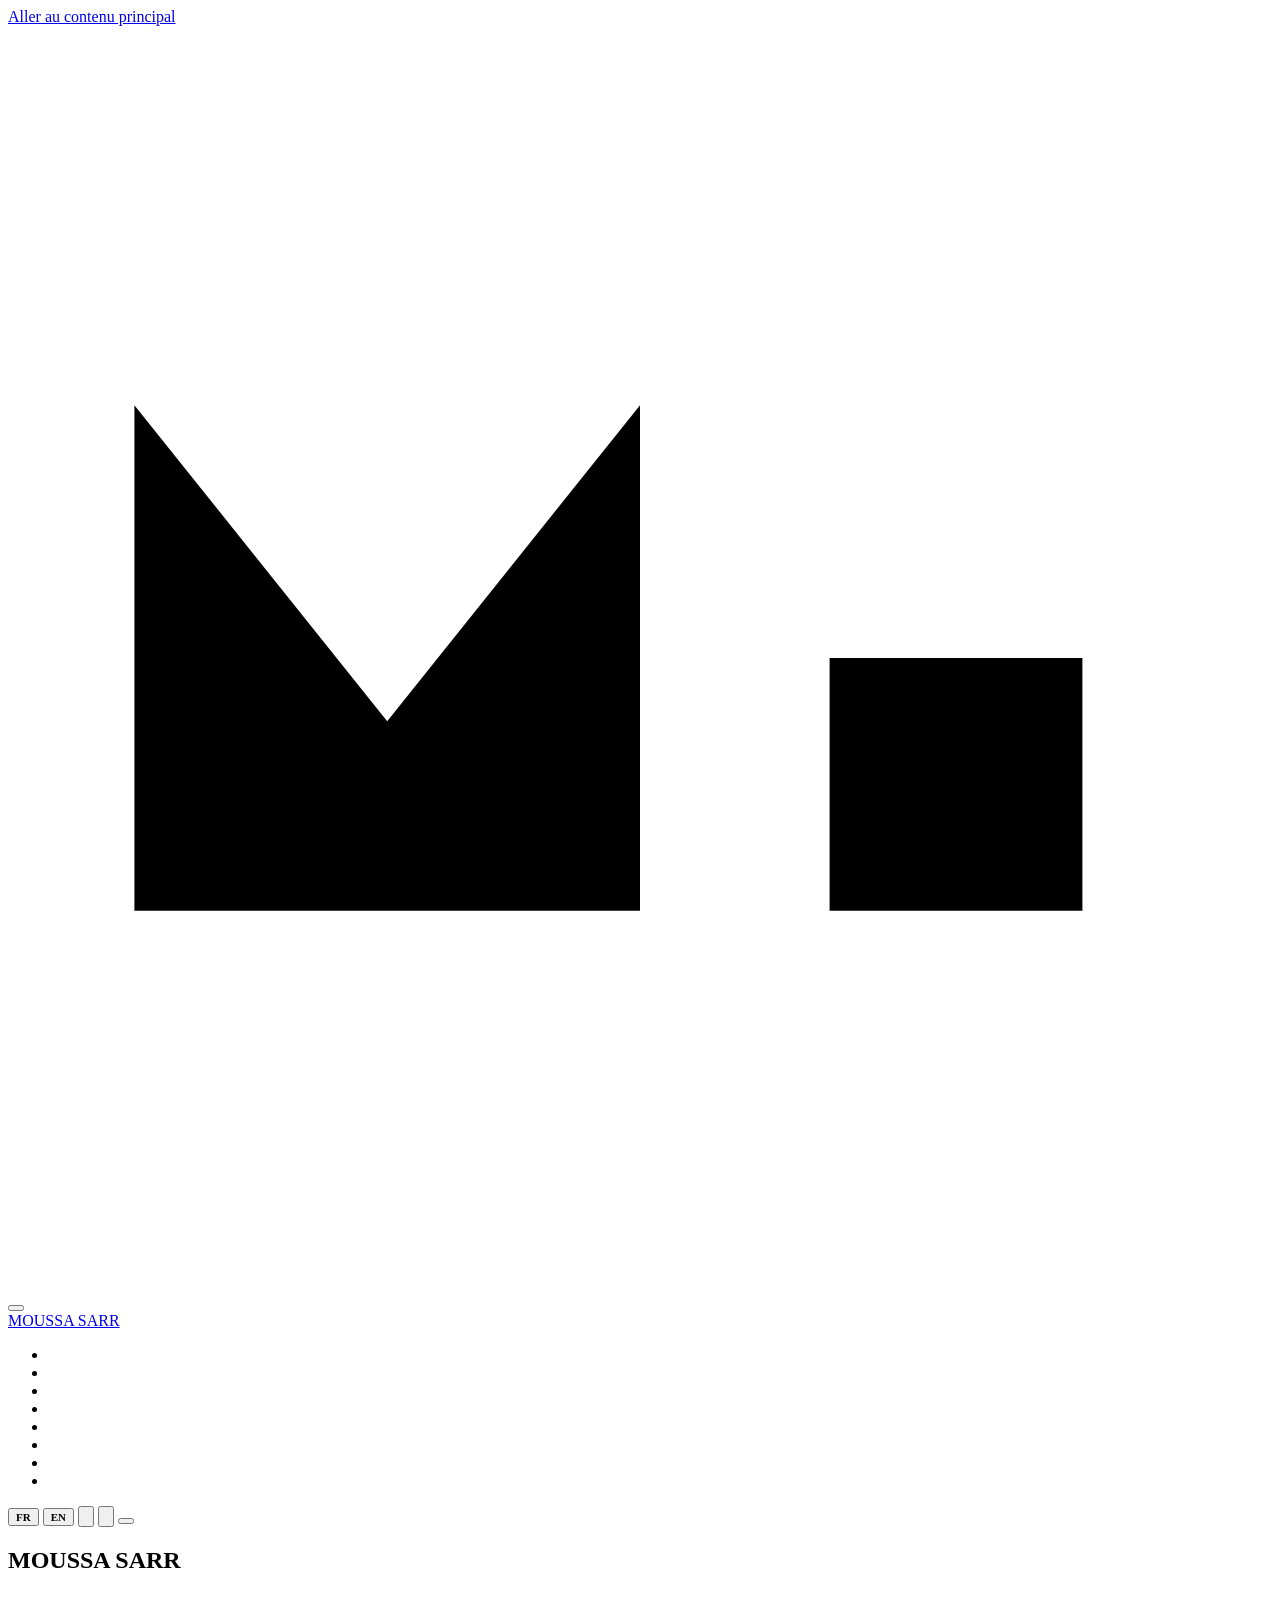
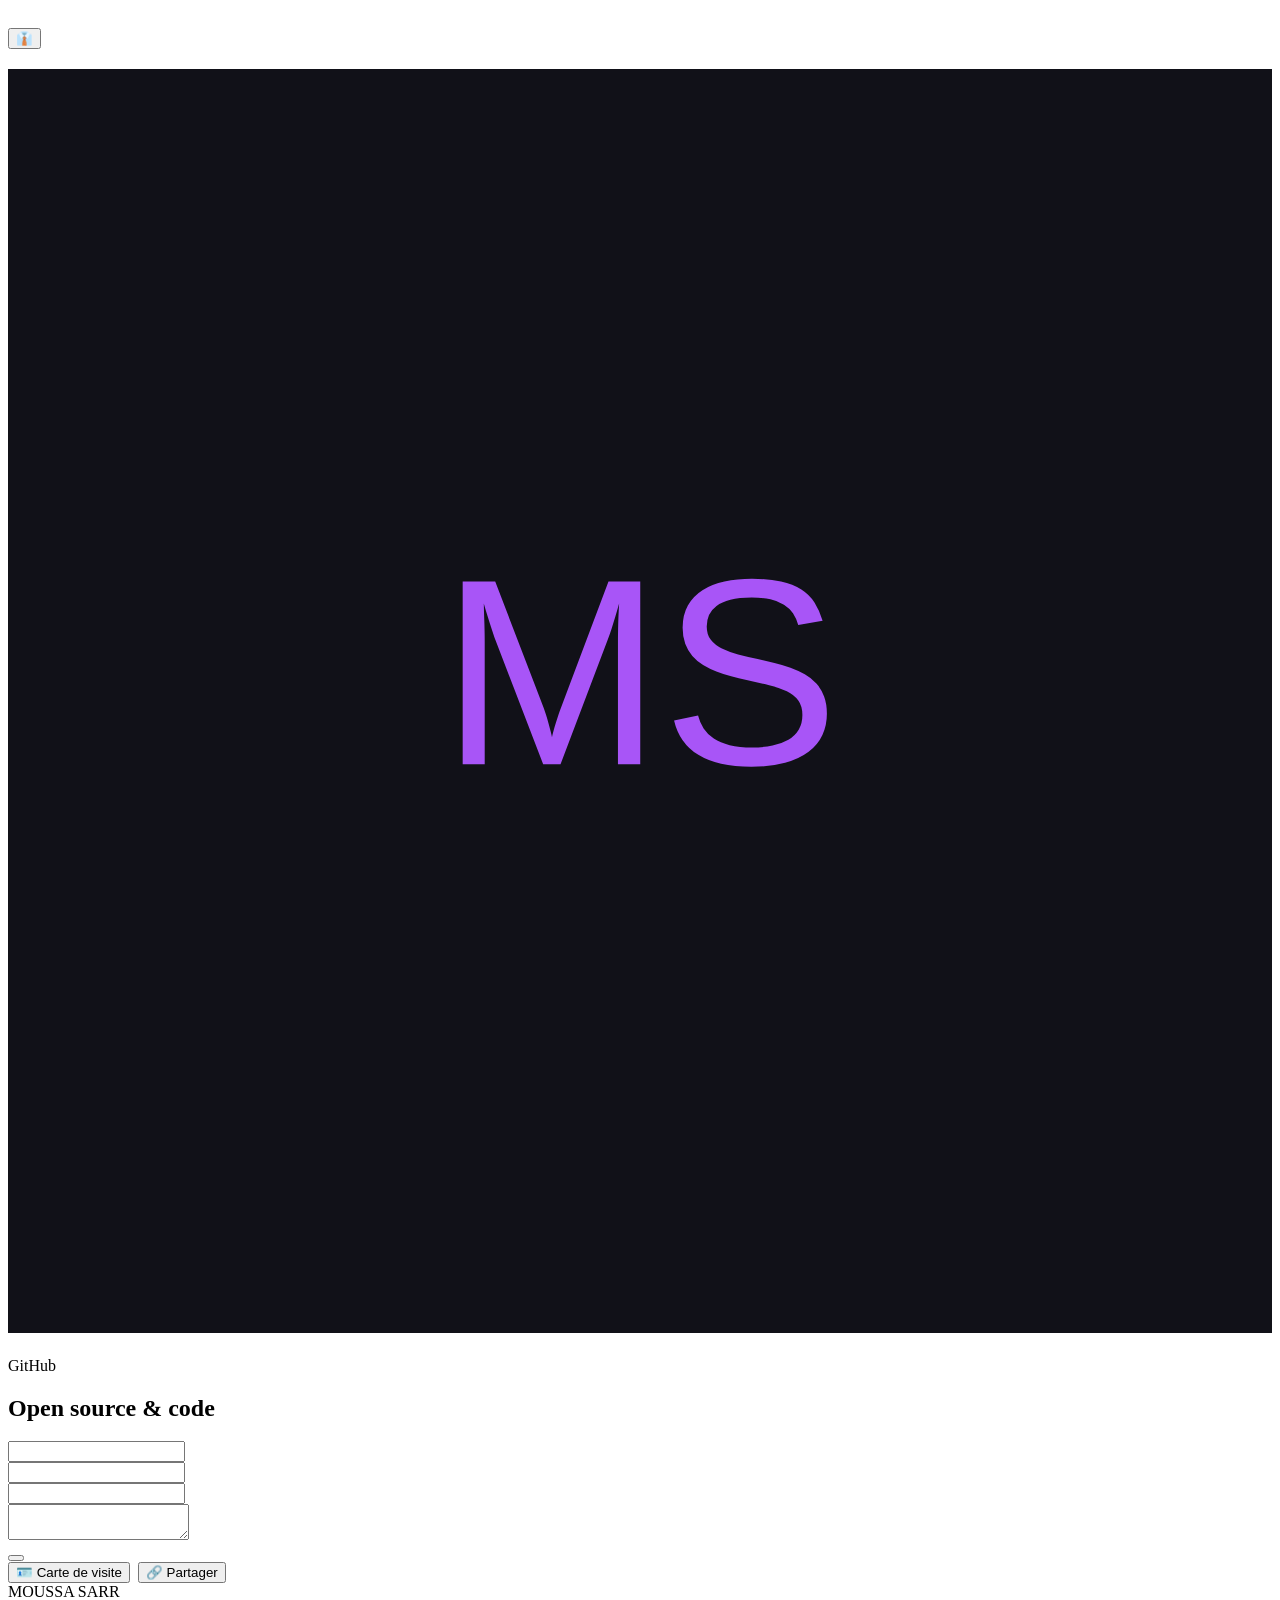
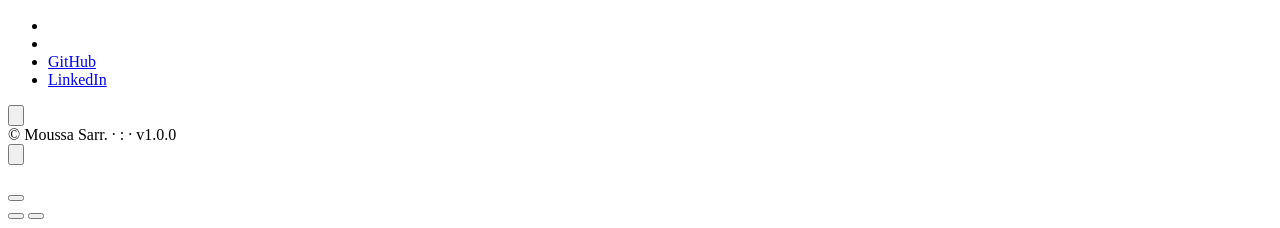
==== index.html @ a545eb10 "first_commit" ====
<!doctype html>
<html lang="fr">
<head>
<meta charset="UTF-8">
<meta name="viewport" content="width=device-width, initial-scale=1, viewport-fit=cover">
<title>Moussa Sarr — Administrateur Systèmes & Réseaux Senior | Futur DSI</title>
<meta name="description" content="Portfolio de Moussa Sarr, Administrateur Systèmes & Réseaux Senior spécialisé Cloud, Infrastructure et Cybersécurité. Casablanca, Maroc.">
<meta name="author" content="Moussa Sarr">
<link rel="canonical" href="https://moussasarr.github.io/">

<!-- Open Graph -->
<meta property="og:type" content="website">
<meta property="og:title" content="Moussa Sarr — Administrateur Systèmes & Réseaux Senior">
<meta property="og:description" content="Infrastructure • Cloud • Cybersecurity • Governance — Portfolio professionnel.">
<meta property="og:image" content="https://moussasarr.github.io/assets/og-cover.jpg">
<meta property="og:url" content="https://moussasarr.github.io/">
<meta property="og:locale" content="fr_FR">

<!-- Twitter Cards -->
<meta name="twitter:card" content="summary_large_image">
<meta name="twitter:title" content="Moussa Sarr — Administrateur Systèmes & Réseaux Senior">
<meta name="twitter:description" content="Infrastructure • Cloud • Cybersecurity • Governance — Portfolio professionnel.">
<meta name="twitter:image" content="https://moussasarr.github.io/assets/og-cover.jpg">

<meta name="theme-color" content="#0A0A0F">
<link rel="icon" href="favicon.svg" type="image/svg+xml">
<link rel="manifest" href="manifest.webmanifest">

<link rel="preconnect" href="https://fonts.googleapis.com">
<link rel="preconnect" href="https://fonts.gstatic.com" crossorigin>
<link href="https://fonts.googleapis.com/css2?family=Syne:wght@600;700;800&family=DM+Sans:ital,wght@0,400;0,500;0,600;0,700;1,400&family=JetBrains+Mono:wght@400;500&display=swap" rel="stylesheet">

<link rel="stylesheet" href="css/style.css">

<!-- JSON-LD: Person / Occupation -->
<script type="application/ld+json">
{
  "@context": "https://schema.org",
  "@type": "Person",
  "name": "Moussa Sarr",
  "url": "https://moussasarr.github.io/",
  "jobTitle": "Senior Systems & Network Administrator",
  "description": "Administrateur Systèmes & Réseaux Senior spécialisé Cloud, Infrastructure et Cybersécurité, en évolution vers un rôle de Directeur des Systèmes d'Information.",
  "address": { "@type": "PostalAddress", "addressLocality": "Casablanca", "addressCountry": "MA" },
  "sameAs": [
    "https://github.com/moussasarr",
    "https://www.linkedin.com/in/moussasarr"
  ],
  "knowsAbout": ["Windows Server", "Active Directory", "Microsoft Azure", "Microsoft 365", "Cybersecurity", "Zero Trust", "ITIL", "Network Architecture", "Cloud Computing"],
  "hasOccupation": {
    "@type": "Occupation",
    "name": "Senior Systems & Network Administrator",
    "occupationLocation": { "@type": "City", "name": "Casablanca" },
    "skills": "Infrastructure, Cloud, Cybersecurity, Governance"
  }
}
</script>
</head>
<body>
<a href="#main" class="skip-link">Aller au contenu principal</a>

<!-- ===================== LOADER ===================== -->
<div id="loader" aria-hidden="true">
  <svg viewBox="0 0 100 100" xmlns="http://www.w3.org/2000/svg">
    <path class="ms-path" d="M10 70 L10 30 L30 55 L50 30 L50 70 M65 30 H85 M65 30 V50 H85 V70 H65" />
  </svg>
</div>

<!-- ===================== RECRUITER BANNER ===================== -->
<div id="recruiter-banner" role="status">
  <span data-i18n="recruiterMode.bannerText"></span>
  <button id="recruiter-exit" data-i18n="recruiterMode.exit"></button>
</div>

<!-- ===================== NAVIGATION ===================== -->
<header id="nav">
  <div class="container nav-row">
    <a href="#hero" class="logo" aria-label="Moussa Sarr — accueil"><span class="dot"></span>MOUSSA SARR</a>

    <nav aria-label="Navigation principale">
      <ul id="nav-links" class="nav-links">
        <li><a href="#about" data-i18n="nav.about"></a></li>
        <li><a href="#timeline" data-i18n="nav.experience"></a></li>
        <li><a href="#skills" data-i18n="nav.skills"></a></li>
        <li><a href="#architecture" data-i18n="nav.architecture"></a></li>
        <li><a href="#projects" data-i18n="nav.projects"></a></li>
        <li><a href="#certifications" data-i18n="nav.certifications"></a></li>
        <li><a href="#blog" data-i18n="nav.blog"></a></li>
        <li><a href="#contact" data-i18n="nav.contact"></a></li>
      </ul>
    </nav>

    <div class="nav-actions">
      <button class="lang-btn icon-btn" data-lang="fr" aria-label="Français" style="font-family:var(--font-mono);font-size:11px;font-weight:700">FR</button>
      <button class="lang-btn icon-btn" data-lang="en" aria-label="English" style="font-family:var(--font-mono);font-size:11px;font-weight:700">EN</button>
      <button id="theme-toggle" class="icon-btn" aria-label="Changer de thème">
        <svg id="icon-moon" viewBox="0 0 24 24" fill="none" stroke="currentColor" stroke-width="1.6"><path d="M21 12.5A8.5 8.5 0 1111.5 3a7 7 0 009.5 9.5z"/></svg>
        <svg id="icon-sun" viewBox="0 0 24 24" fill="none" stroke="currentColor" stroke-width="1.6" style="display:none"><circle cx="12" cy="12" r="4"/><path d="M12 2v2M12 20v2M2 12h2M20 12h2M4.9 4.9l1.4 1.4M17.7 17.7l1.4 1.4M4.9 19.1l1.4-1.4M17.7 6.3l1.4-1.4"/></svg>
      </button>
      <button class="icon-btn open-share" aria-label="Partager">
        <svg viewBox="0 0 24 24" fill="none" stroke="currentColor" stroke-width="1.6"><circle cx="18" cy="5" r="3"/><circle cx="6" cy="12" r="3"/><circle cx="18" cy="19" r="3"/><path d="M8.6 10.5l6.8-3.9M8.6 13.5l6.8 3.9"/></svg>
      </button>
      <a href="cv.pdf" class="btn btn-ghost cv-download" data-i18n="nav.cv"></a>
      <button class="hamburger" id="hamburger" aria-label="Menu" aria-expanded="false"><span></span><span></span><span></span></button>
    </div>
  </div>
</header>

<main id="main">

  <!-- ===================== HERO ===================== -->
  <section id="hero">
    <div class="ambient-glow" aria-hidden="true"></div>
    <div class="hero-grid" aria-hidden="true"></div>
    <div class="container hero-inner">
      <div class="hero-kicker"><span class="pulse"></span><span data-i18n="hero.kicker"></span></div>
      <h1 class="hero-name">MOUSSA <span class="accent-text">SARR</span></h1>
      <div class="hero-role"><span id="hero-role-text"></span><span class="cursor">&nbsp;</span></div>
      <p class="hero-tagline" data-i18n="hero.tagline"></p>
      <div class="hero-cta">
        <a href="cv.pdf" class="btn btn-primary cv-download"><span data-i18n="hero.ctaPrimary"></span></a>
        <a href="#contact" class="btn btn-ghost"><span data-i18n="hero.ctaSecondary"></span></a>
        <button class="btn btn-recruiter recruiter-toggle">👔 <span data-i18n="nav.recruiter"></span></button>
      </div>
    </div>
    <div class="scroll-indicator"><span data-i18n="hero.scroll"></span><span class="line"></span></div>
  </section>

  <!-- ===================== KPI ===================== -->
  <section id="kpi" aria-labelledby="kpi-title">
    <div class="container">
      <h2 id="kpi-title" class="sr-only" data-i18n="kpi.title"></h2>
      <div id="kpi-grid" class="kpi-grid"></div>
    </div>
  </section>

  <!-- ===================== ABOUT ===================== -->
  <section id="about">
    <div class="container about-layout">
      <div class="about-photo-wrap reveal">
        <div class="about-photo-ring" aria-hidden="true"></div>
        <img class="about-photo" src="assets/photo.jpg" alt="Photo de portrait de Moussa Sarr" loading="lazy"
             onerror="this.src='data:image/svg+xml;utf8,<svg xmlns=%22http://www.w3.org/2000/svg%22 viewBox=%220 0 200 200%22><rect width=%22200%22 height=%22200%22 fill=%22%23111118%22/><text x=%2250%25%22 y=%2255%25%22 fill=%22%23A855F7%22 font-size=%2242%22 font-family=%22sans-serif%22 text-anchor=%22middle%22>MS</text></svg>'">
      </div>
      <div class="about-text reveal">
        <div class="eyebrow" data-i18n="about.eyebrow"></div>
        <h2 data-i18n="about.title"></h2>
        <p style="margin-top:var(--space-3)" data-i18n="about.p1"></p>
        <p data-i18n="about.p2"></p>
        <p data-i18n="about.p3"></p>
        <div id="about-pillars" class="about-pillars"></div>
      </div>
    </div>
  </section>

  <!-- ===================== VISION ===================== -->
  <section id="vision">
    <div class="container">
      <div class="section-head reveal">
        <div class="eyebrow" data-i18n="vision.eyebrow"></div>
        <h2 data-i18n="vision.title"></h2>
        <p data-i18n="vision.p"></p>
      </div>
      <div id="vision-grid" class="grid-4"></div>
    </div>
  </section>

  <!-- ===================== VALUES ===================== -->
  <section id="values">
    <div class="container">
      <div class="section-head reveal">
        <div class="eyebrow" data-i18n="values.eyebrow"></div>
        <h2 data-i18n="values.title"></h2>
      </div>
      <div id="values-grid" class="grid-4"></div>
    </div>
  </section>

  <!-- ===================== TIMELINE ===================== -->
  <section id="timeline">
    <div class="container">
      <div class="section-head reveal">
        <div class="eyebrow" data-i18n="timeline.eyebrow"></div>
        <h2 data-i18n="timeline.title"></h2>
      </div>
      <div id="timeline" class="timeline"></div>
    </div>
  </section>

  <!-- ===================== REALISATIONS ===================== -->
  <section id="impact" class="decor">
    <div class="container">
      <div class="section-head reveal">
        <div class="eyebrow" data-i18n="impact.eyebrow"></div>
        <h2 data-i18n="impact.title"></h2>
      </div>
      <div id="impact-list"></div>
    </div>
  </section>

  <!-- ===================== SKILLS ===================== -->
  <section id="skills">
    <div class="container">
      <div class="section-head reveal">
        <div class="eyebrow" data-i18n="skills.eyebrow"></div>
        <h2 data-i18n="skills.title"></h2>
      </div>
      <div id="skill-tabs" class="skill-cat-tabs" role="tablist"></div>
      <div id="skill-panels"></div>
    </div>
  </section>

  <!-- ===================== ARCHITECTURE SI ===================== -->
  <section id="architecture">
    <div class="container">
      <div class="section-head reveal">
        <div class="eyebrow" data-i18n="architecture.eyebrow"></div>
        <h2 data-i18n="architecture.title"></h2>
        <p data-i18n="architecture.p"></p>
      </div>
      <div class="arch-wrap">
        <div class="arch-diagram reveal">
          <div id="arch-chain" class="arch-chain"></div>
        </div>
        <div id="arch-detail" class="arch-detail reveal"></div>
      </div>
    </div>
  </section>

  <!-- ===================== PROJECTS ===================== -->
  <section id="projects">
    <div class="container">
      <div class="section-head reveal">
        <div class="eyebrow" data-i18n="projects.eyebrow"></div>
        <h2 data-i18n="projects.title"></h2>
      </div>
      <div id="projects-grid" class="grid-3"></div>
    </div>
  </section>

  <!-- ===================== CERTIFICATIONS ===================== -->
  <section id="certifications">
    <div class="container">
      <div class="section-head reveal">
        <div class="eyebrow" data-i18n="certifications.eyebrow"></div>
        <h2 data-i18n="certifications.title"></h2>
      </div>
      <div id="cert-cols" class="cert-cols"></div>
    </div>
  </section>

  <!-- ===================== ROADMAP CARRIERE ===================== -->
  <section id="roadmap">
    <div class="container">
      <div class="section-head reveal">
        <div class="eyebrow" data-i18n="roadmap.eyebrow"></div>
        <h2 data-i18n="roadmap.title"></h2>
      </div>
      <div id="roadmap-track" class="roadmap-track"></div>
    </div>
  </section>

  <!-- ===================== VEILLE TECHNOLOGIQUE ===================== -->
  <section id="veille" class="veille">
    <div class="container">
      <div class="section-head reveal">
        <div class="eyebrow" data-i18n="veille.eyebrow"></div>
        <h2 data-i18n="veille.title"></h2>
      </div>
      <div id="veille-cloud" class="veille-cloud"></div>
    </div>
  </section>

  <!-- ===================== GITHUB ===================== -->
  <section id="github" class="decor">
    <div class="container">
      <div class="section-head reveal">
        <div class="eyebrow">GitHub</div>
        <h2>Open source & code</h2>
      </div>
      <div id="github-stats" class="kpi-grid" style="grid-template-columns:repeat(auto-fit,minmax(150px,1fr))"></div>
    </div>
  </section>

  <!-- ===================== BLOG ===================== -->
  <section id="blog">
    <div class="container">
      <div class="section-head reveal">
        <div class="eyebrow" data-i18n="blog.eyebrow"></div>
        <h2 data-i18n="blog.title"></h2>
        <p data-i18n="blog.p"></p>
      </div>
      <div id="blog-grid" class="grid-3"></div>
    </div>
  </section>

  <!-- ===================== RESOURCES ===================== -->
  <section id="resources">
    <div class="container">
      <div class="section-head reveal">
        <div class="eyebrow" data-i18n="resources.eyebrow"></div>
        <h2 data-i18n="resources.title"></h2>
      </div>
      <div id="resources-list"></div>
    </div>
  </section>

  <!-- ===================== FAQ ===================== -->
  <section id="faq">
    <div class="container">
      <div class="section-head reveal">
        <div class="eyebrow" data-i18n="faq.eyebrow"></div>
        <h2 data-i18n="faq.title"></h2>
      </div>
      <div id="faq-list" style="max-width:760px"></div>
    </div>
  </section>

  <!-- ===================== CONTACT ===================== -->
  <section id="contact">
    <div class="container">
      <div class="section-head reveal">
        <div class="eyebrow" data-i18n="contact.eyebrow"></div>
        <h2 data-i18n="contact.title"></h2>
        <p data-i18n="contact.p"></p>
      </div>
      <div class="contact-layout">
        <form id="contact-form" class="reveal" novalidate>
          <div class="form-row">
            <label for="f-name" data-i18n="contact.form.name"></label>
            <input type="text" id="f-name" name="name" required autocomplete="name">
          </div>
          <div class="form-row">
            <label for="f-email" data-i18n="contact.form.email"></label>
            <input type="email" id="f-email" name="email" required autocomplete="email">
          </div>
          <div class="form-row">
            <label for="f-subject" data-i18n="contact.form.subject"></label>
            <input type="text" id="f-subject" name="subject" autocomplete="off">
          </div>
          <div class="form-row">
            <label for="f-message" data-i18n="contact.form.message"></label>
            <textarea id="f-message" name="message" required></textarea>
          </div>
          <button type="submit" class="btn btn-primary" data-i18n="contact.form.send"></button>
          <div id="form-status" class="form-status" role="status" aria-live="polite"></div>
        </form>
        <div class="reveal">
          <div id="contact-cards" class="contact-cards"></div>
          <div style="display:flex;gap:8px;margin-top:var(--space-3)">
            <button id="download-card-btn" class="btn btn-ghost btn-sm">🪪 Carte de visite</button>
            <button class="btn btn-ghost btn-sm open-share">🔗 Partager</button>
          </div>
        </div>
      </div>
    </div>
  </section>

</main>

<!-- ===================== FOOTER ===================== -->
<footer>
  <div class="container">
    <div class="footer-row">
      <div class="logo"><span class="dot"></span>MOUSSA SARR</div>
      <ul class="footer-links">
        <li><a href="#" data-i18n="footer.legal"></a></li>
        <li><a href="#" data-i18n="footer.privacy"></a></li>
        <li><a href="https://github.com/moussasarr" rel="noopener">GitHub</a></li>
        <li><a href="https://www.linkedin.com/in/moussasarr" rel="noopener">LinkedIn</a></li>
      </ul>
      <button class="icon-btn back-to-top" aria-label="Retour en haut" onclick="window.scrollTo({top:0,behavior:'smooth'})">
        <svg viewBox="0 0 24 24" fill="none" stroke="currentColor" stroke-width="1.6"><path d="M12 19V5M5 12l7-7 7 7"/></svg>
      </button>
    </div>
    <div class="footer-meta">
      © <span id="footer-year"></span> Moussa Sarr. <span data-i18n="footer.rights"></span>
      · <span data-i18n="footer.lastUpdate"></span>: <span id="footer-update"></span> · v1.0.0
    </div>
  </div>
</footer>

<!-- ===================== SHARE / QR MODAL ===================== -->
<div id="share-modal" class="modal-overlay" role="dialog" aria-modal="true" aria-labelledby="share-modal-title">
  <div class="modal-box">
    <button class="icon-btn modal-close" aria-label="Fermer"><svg viewBox="0 0 24 24" fill="none" stroke="currentColor" stroke-width="1.6"><path d="M6 6l12 12M18 6L6 18"/></svg></button>
    <h3 id="share-modal-title" data-i18n="modal.shareTitle"></h3>
    <div id="qr-canvas-wrap"></div>
    <div class="share-url-box">
      <span id="share-url-text"></span>
      <button id="copy-link-btn" class="btn btn-ghost btn-sm" data-i18n="modal.copyLink"></button>
    </div>
    <div class="modal-actions">
      <button id="download-qr-btn" class="btn btn-ghost btn-sm" data-i18n="modal.downloadQr"></button>
      <button id="native-share-btn" class="btn btn-primary btn-sm" data-i18n="modal.share"></button>
    </div>
  </div>
</div>

<script src="js/i18n.js"></script>
<script src="js/main.js"></script>
</body>
</html>
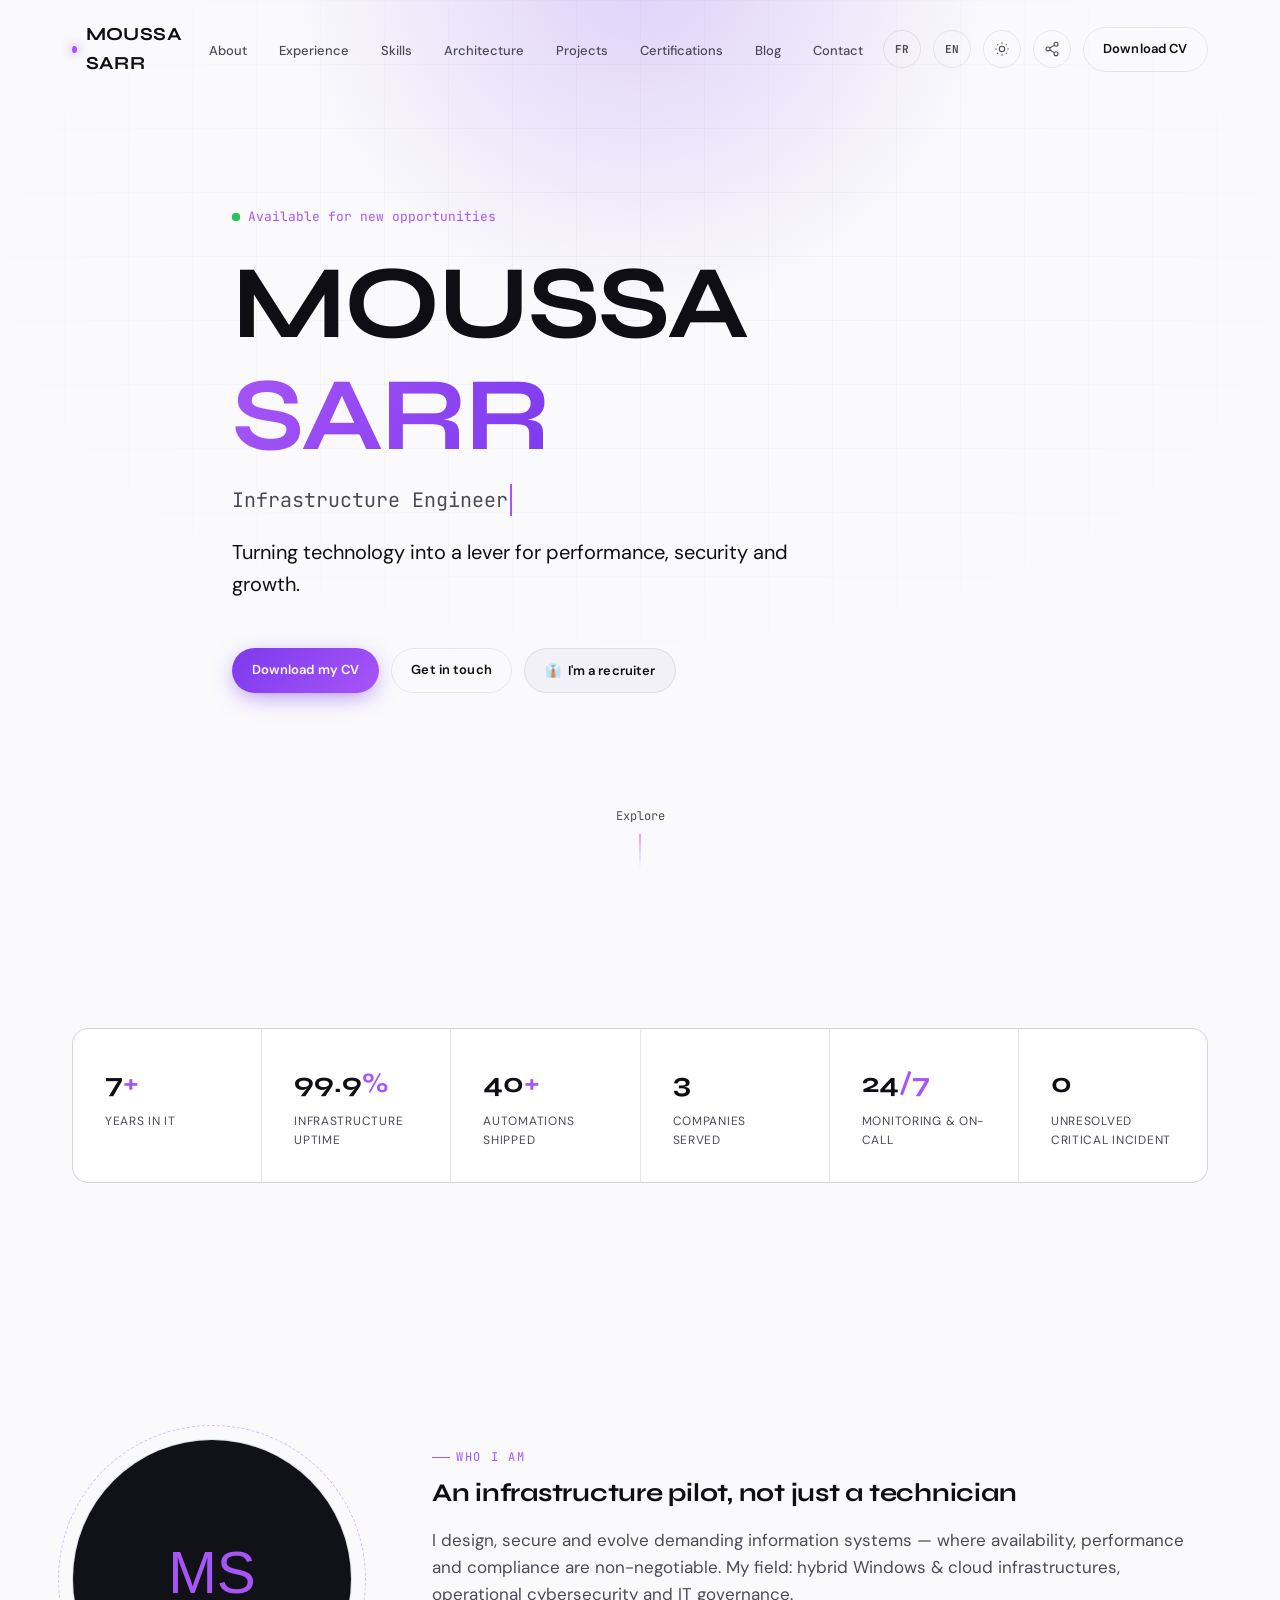
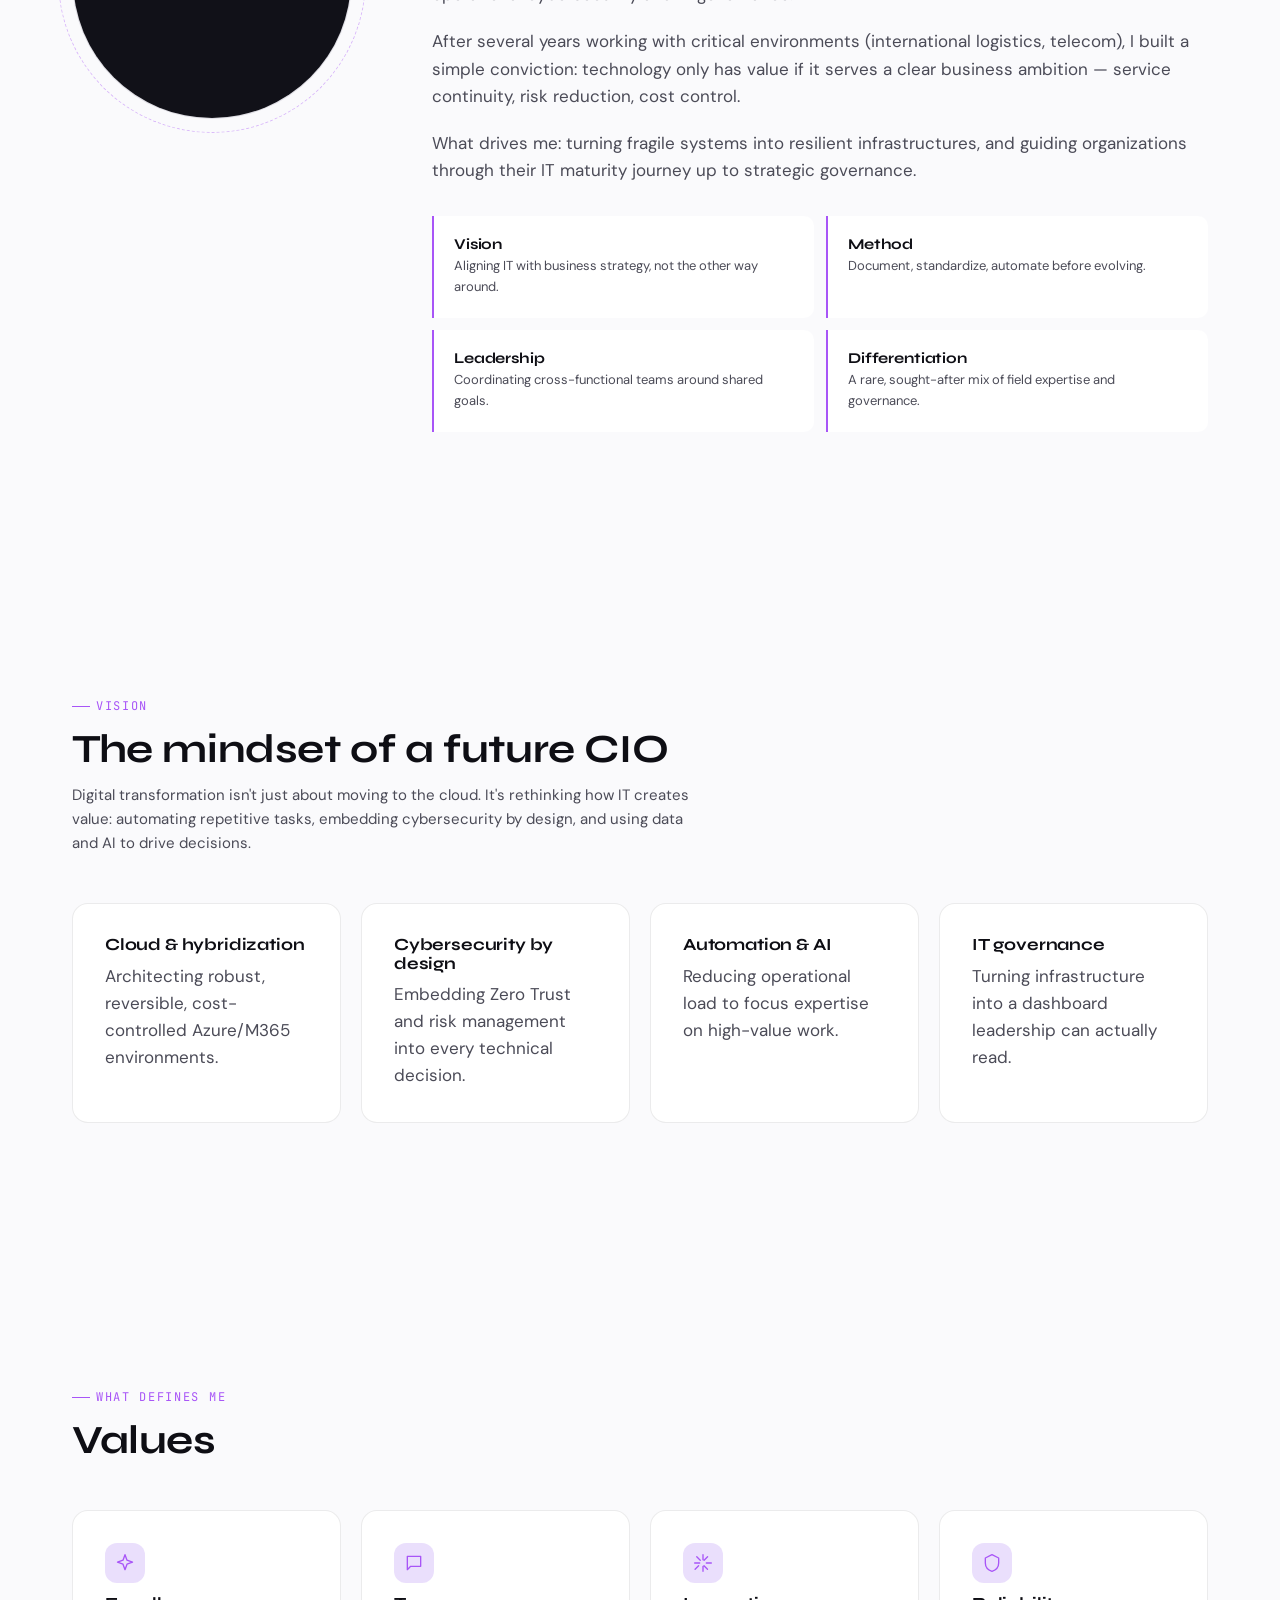
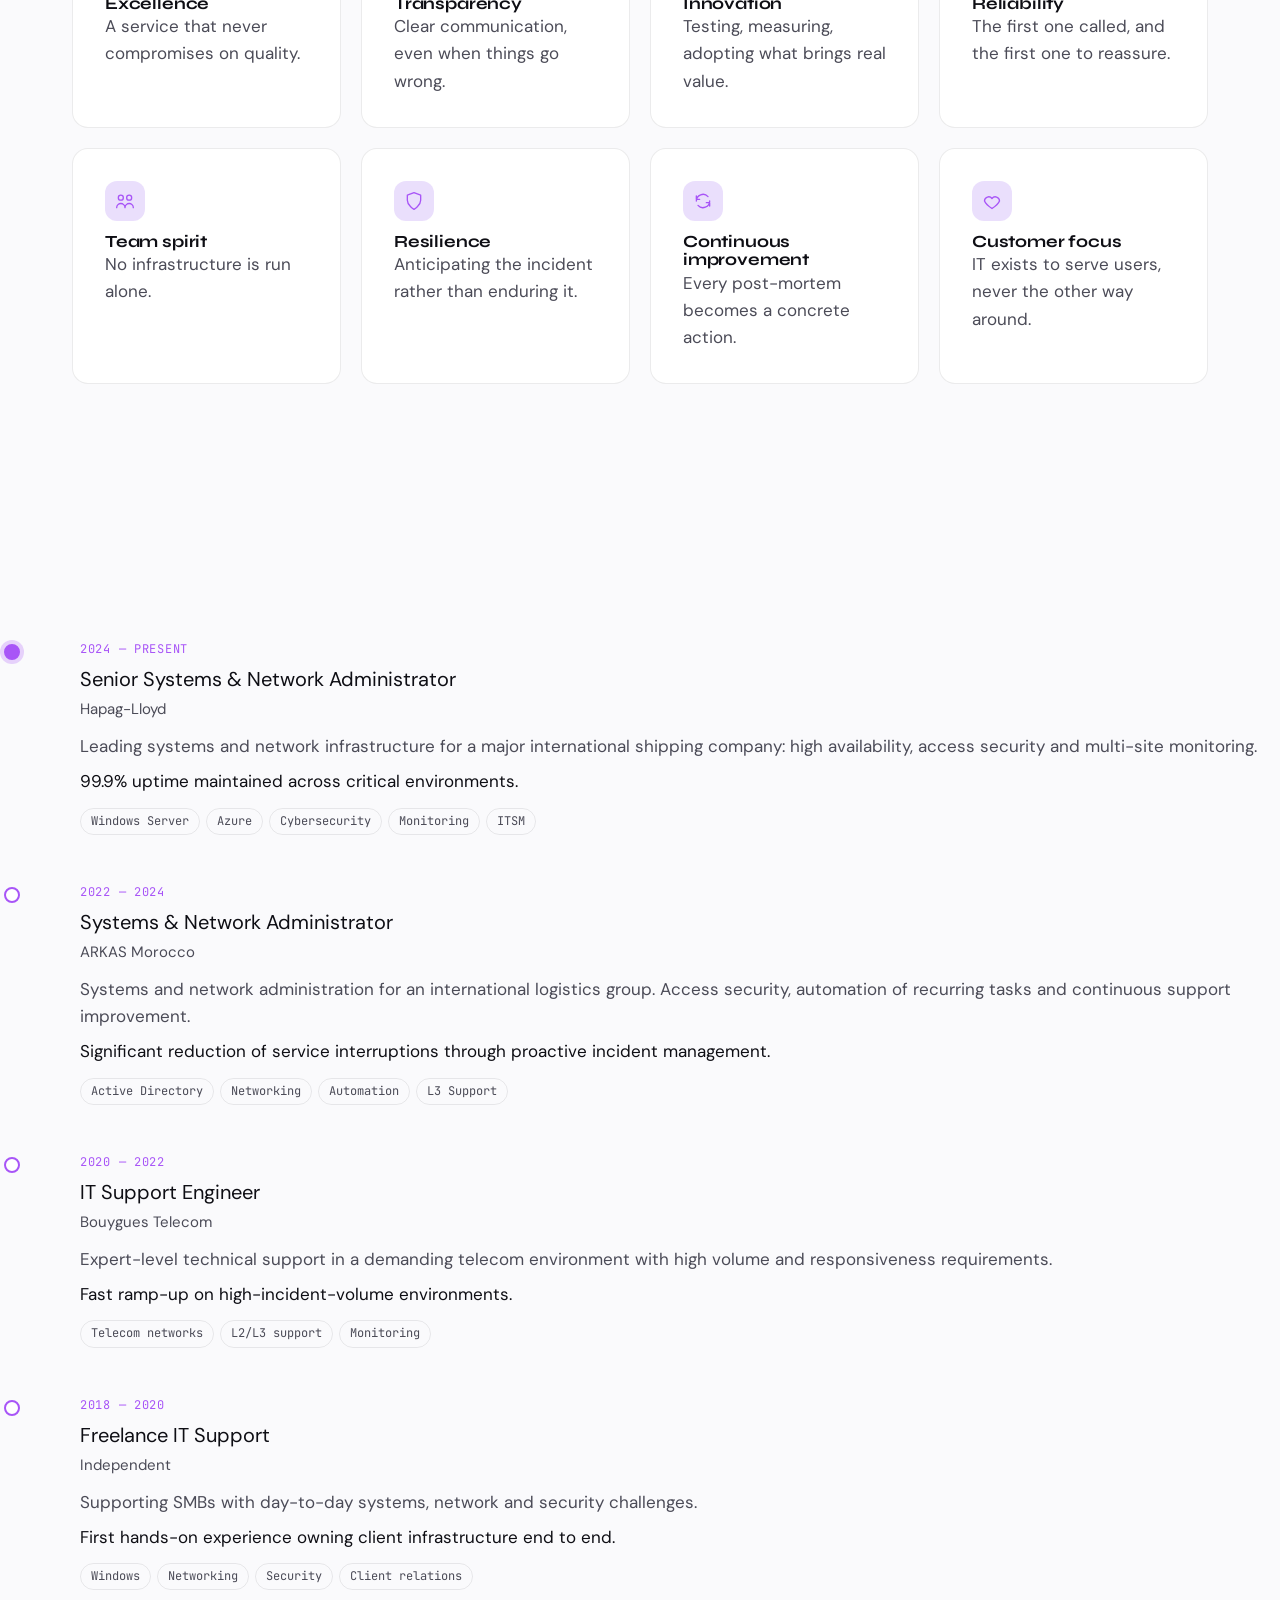
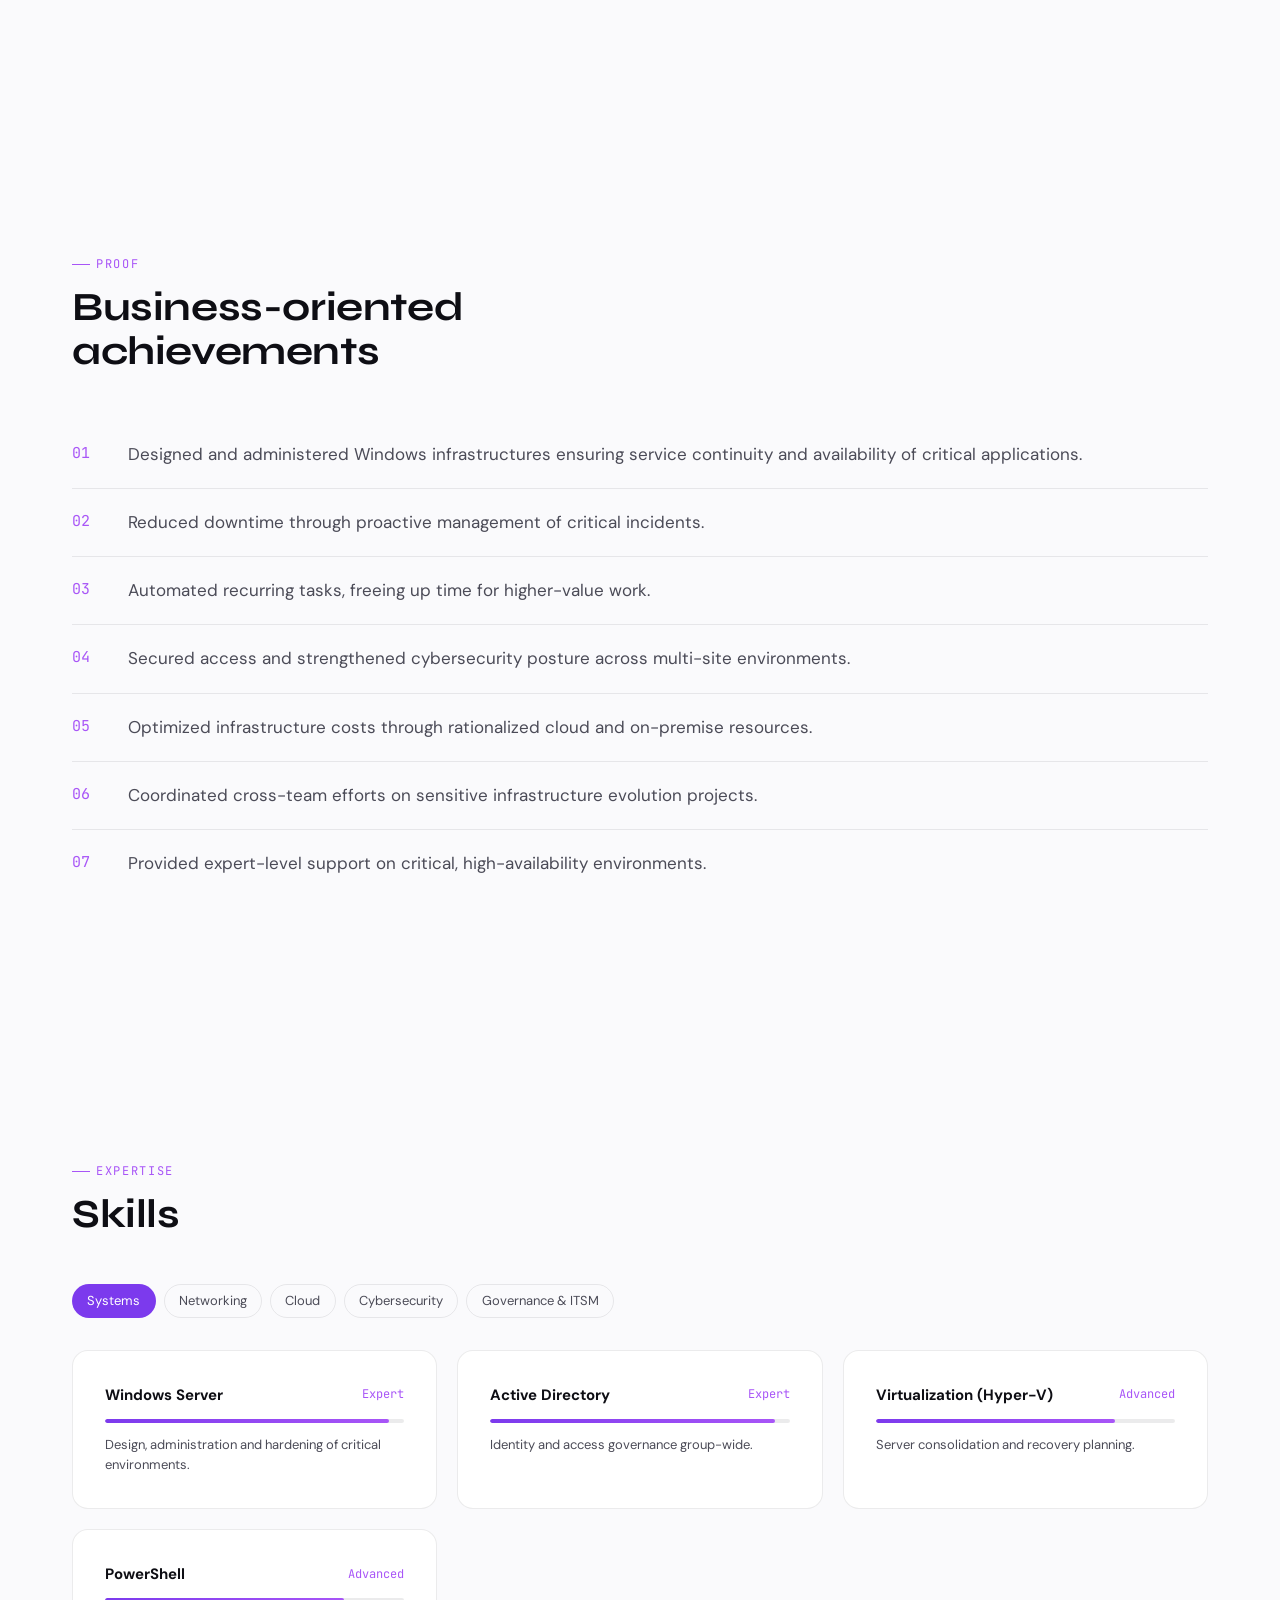
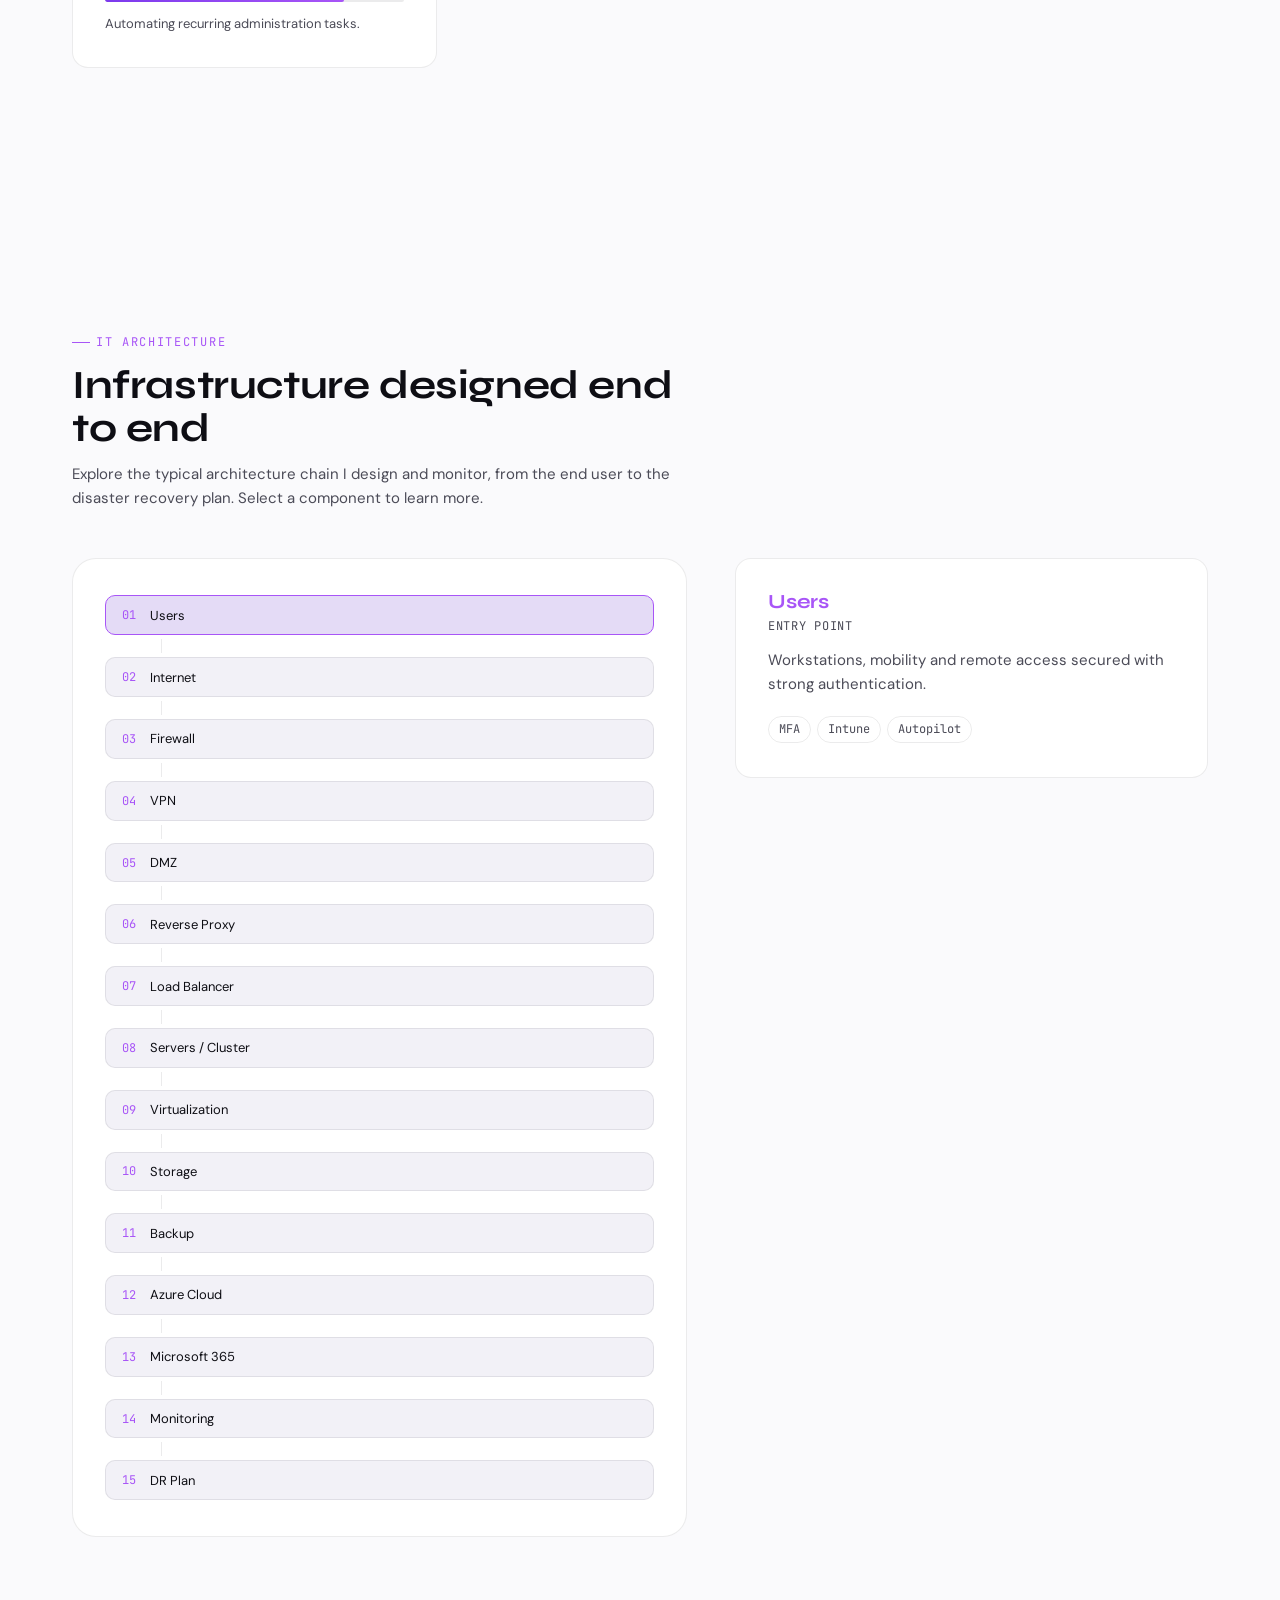
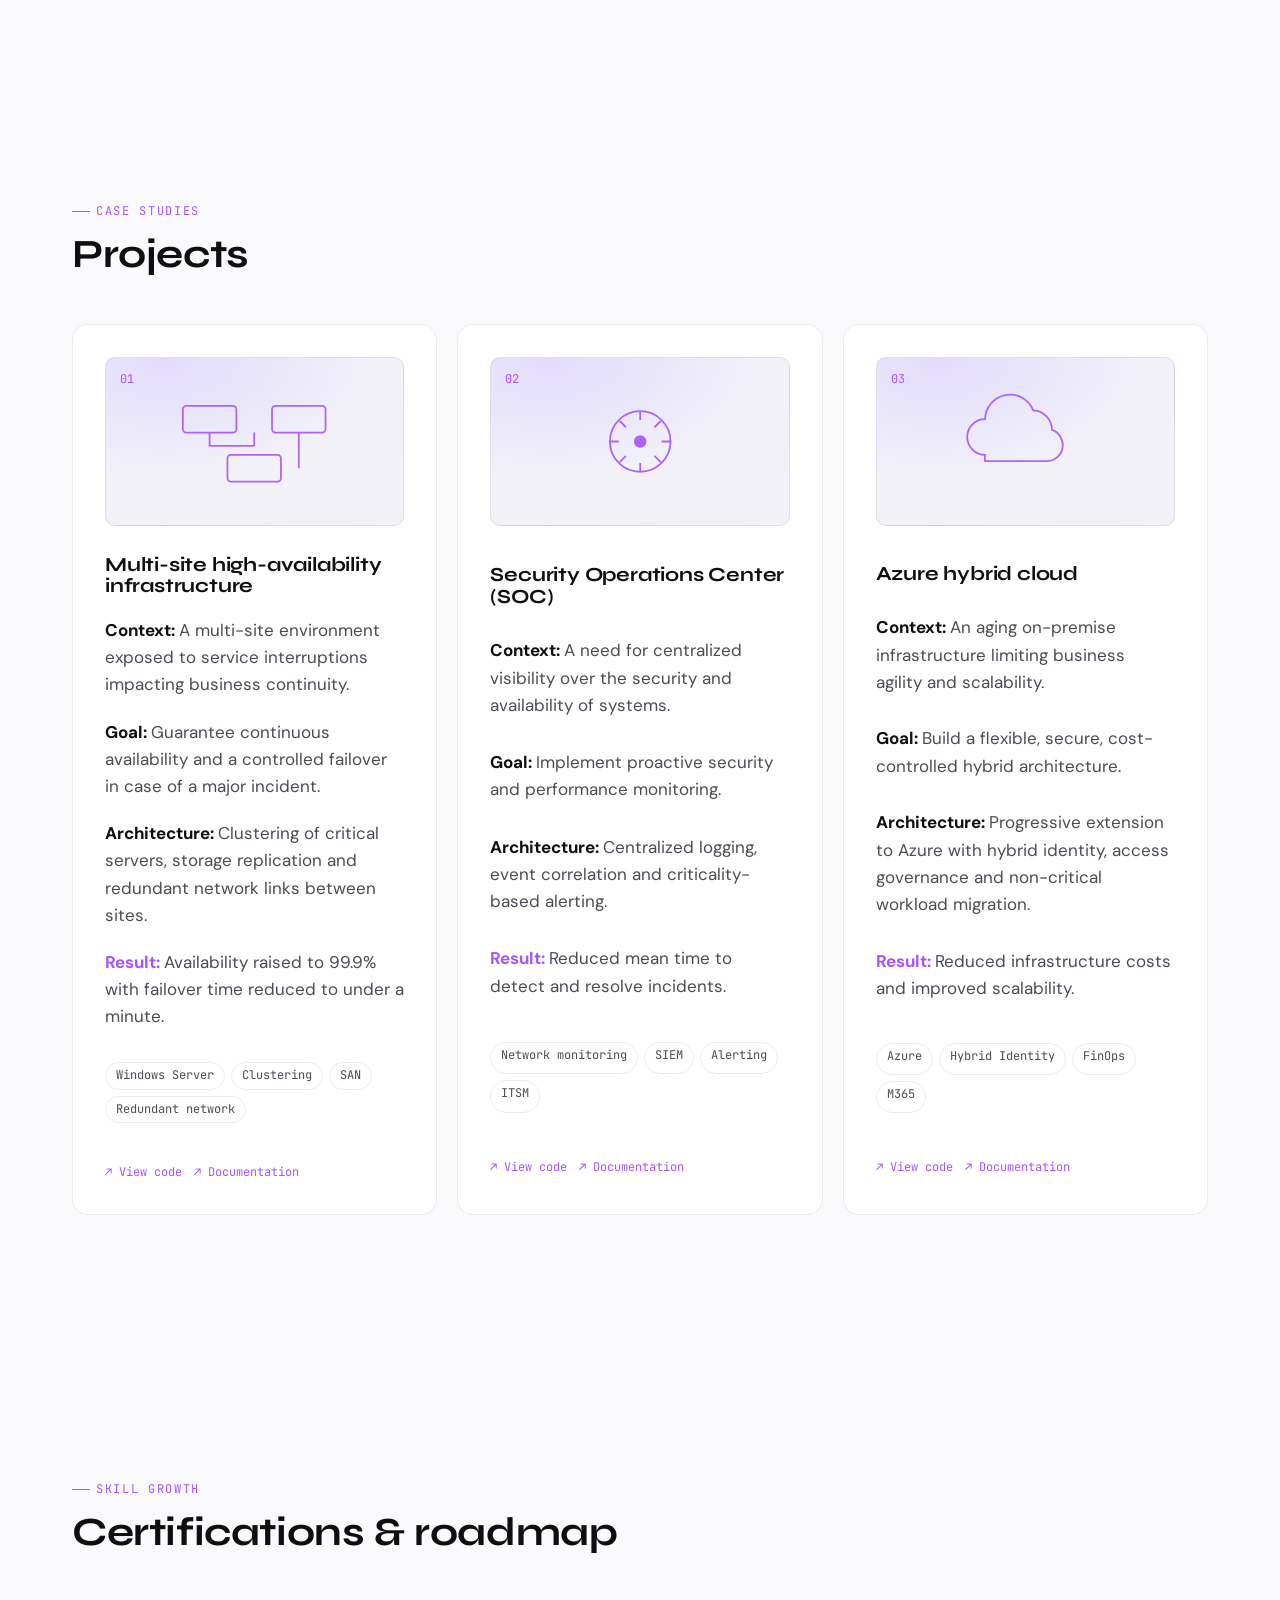
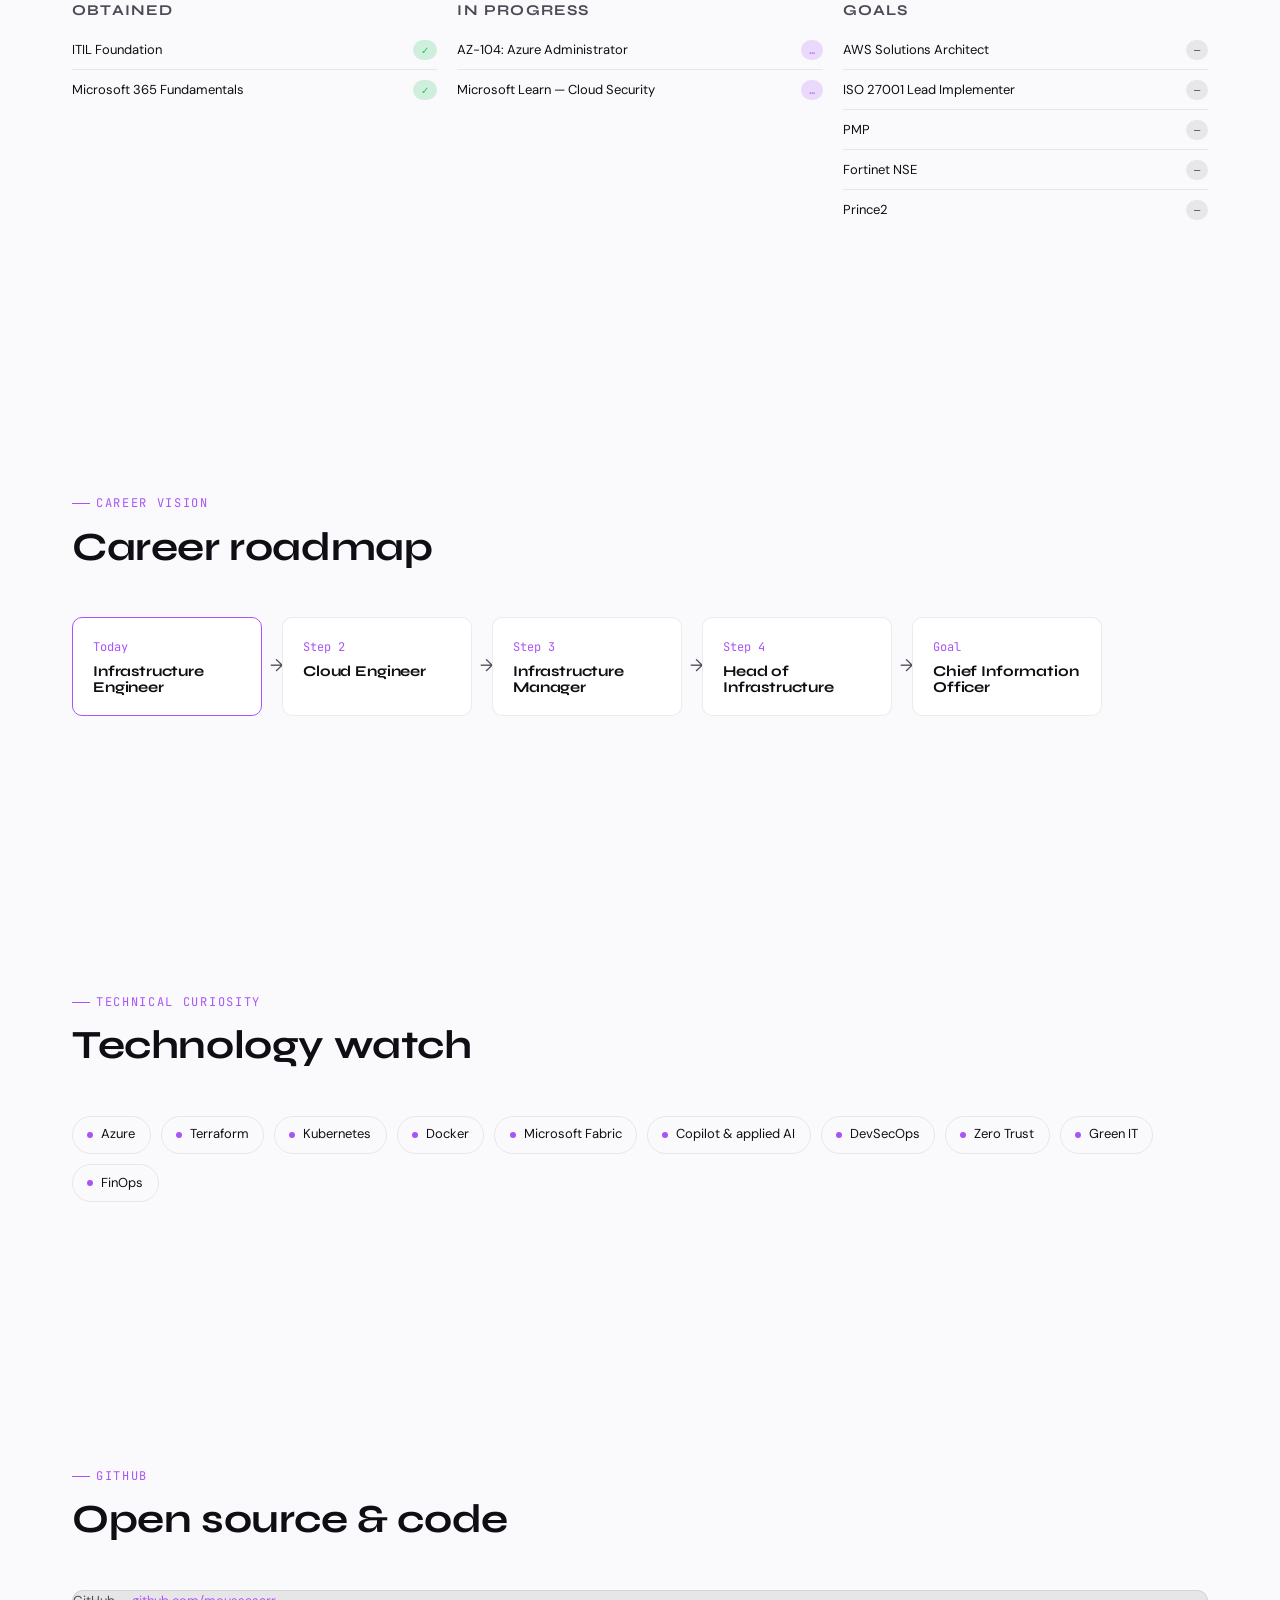
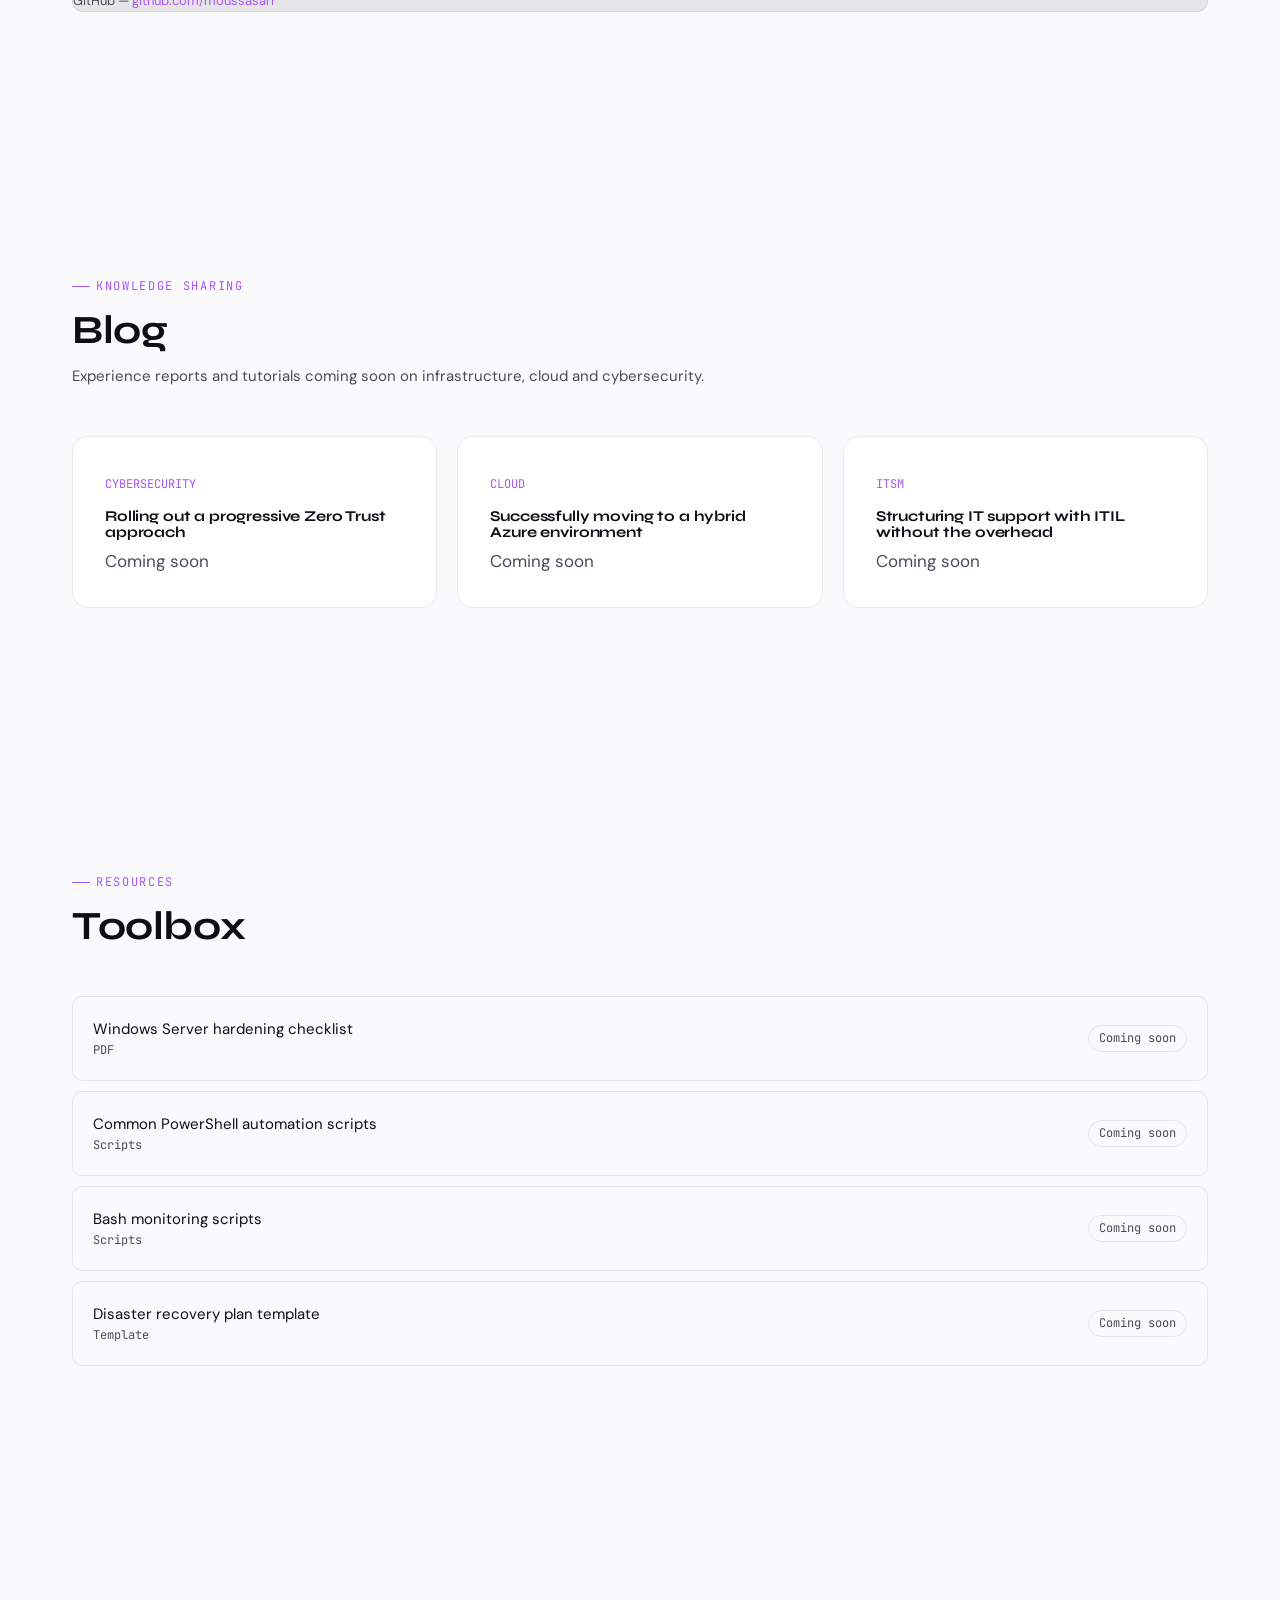
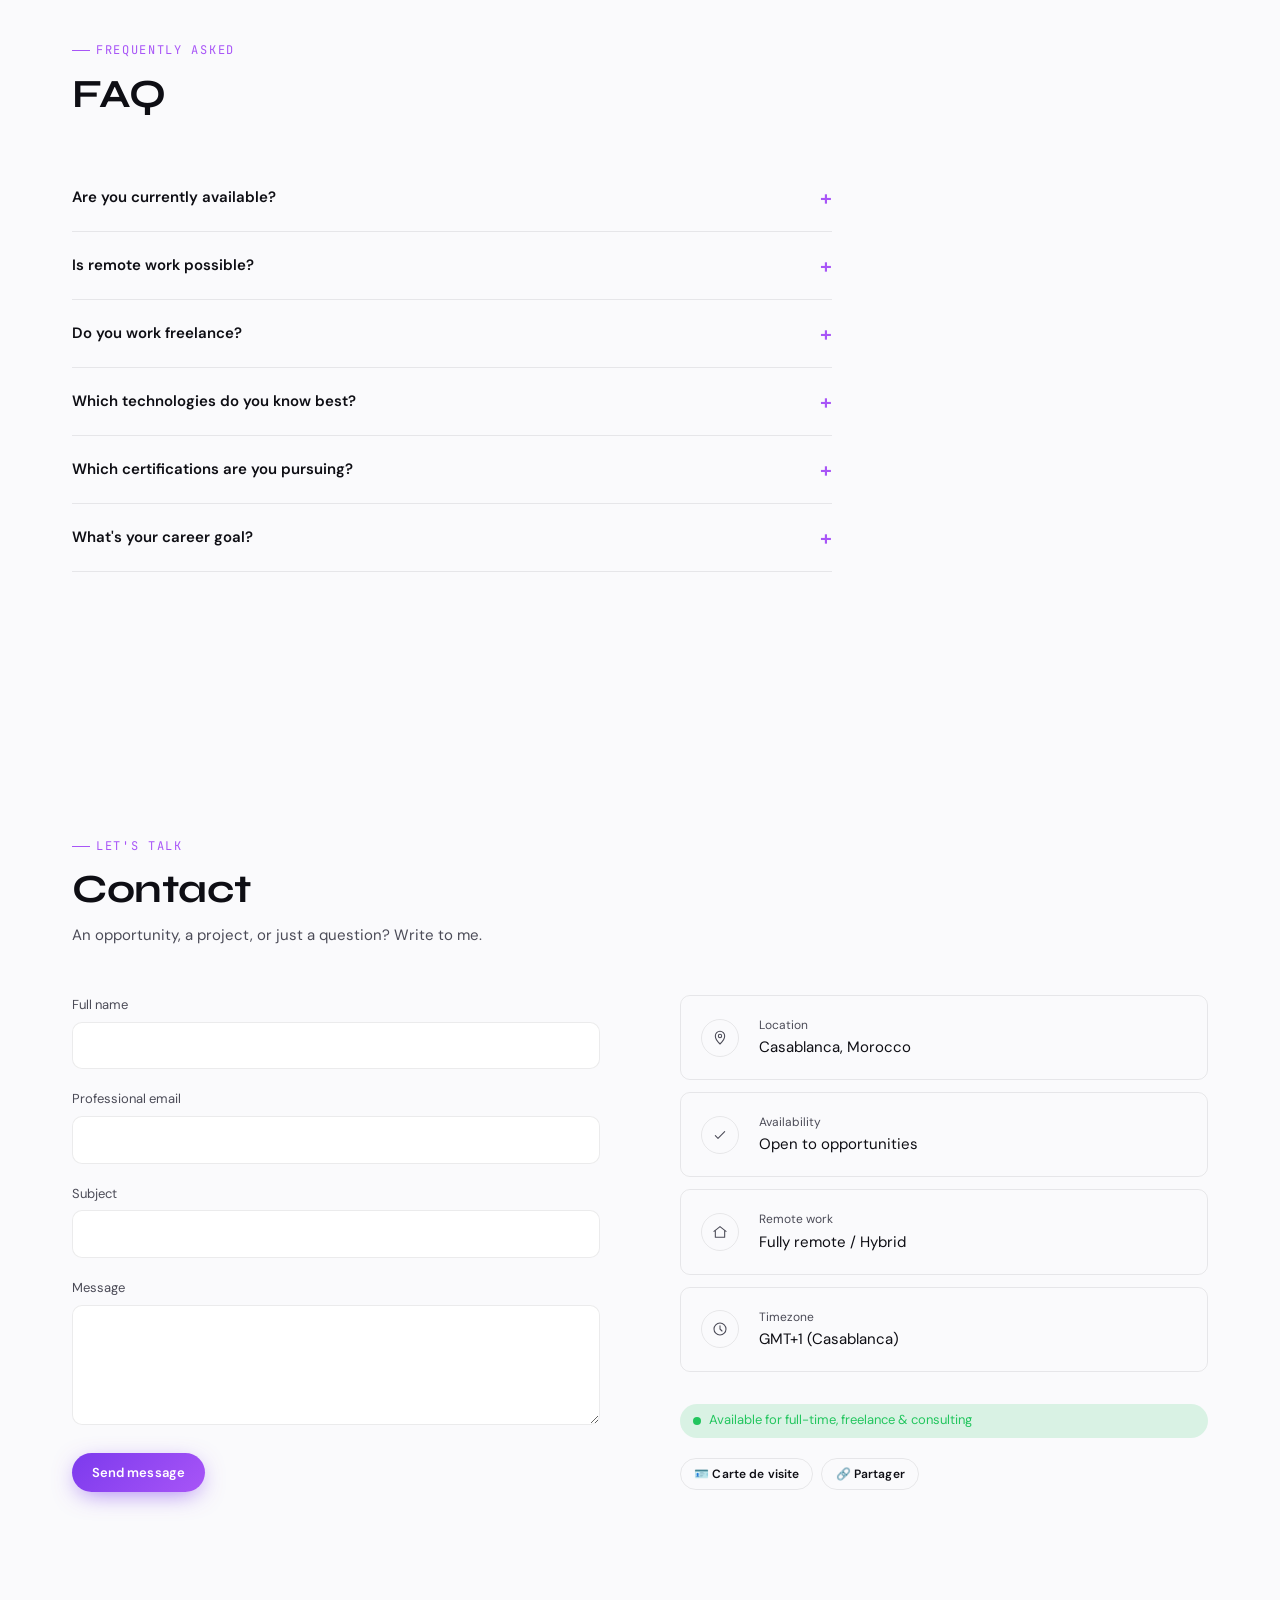
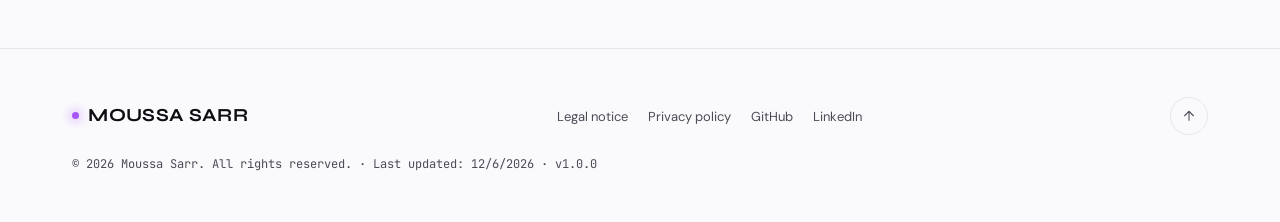
==== commit d3a99149: "Update index.html modify moussasarr by moussa-sarr or m-sarr" ====
--- a/index.html
+++ b/index.html
@@ -6,14 +6,14 @@
 <title>Moussa Sarr — Administrateur Systèmes & Réseaux Senior | Futur DSI</title>
 <meta name="description" content="Portfolio de Moussa Sarr, Administrateur Systèmes & Réseaux Senior spécialisé Cloud, Infrastructure et Cybersécurité. Casablanca, Maroc.">
 <meta name="author" content="Moussa Sarr">
-<link rel="canonical" href="https://moussasarr.github.io/">
+<link rel="canonical" href="https://moussa-sarr.github.io/moussa-sarr">
 
 <!-- Open Graph -->
 <meta property="og:type" content="website">
 <meta property="og:title" content="Moussa Sarr — Administrateur Systèmes & Réseaux Senior">
 <meta property="og:description" content="Infrastructure • Cloud • Cybersecurity • Governance — Portfolio professionnel.">
-<meta property="og:image" content="https://moussasarr.github.io/assets/og-cover.jpg">
-<meta property="og:url" content="https://moussasarr.github.io/">
+<meta property="og:image" content="https://moussa-sarr.github.io/assets/og-cover.jpg">
+<meta property="og:url" content="https://moussa-sarr.github.io/">
 <meta property="og:locale" content="fr_FR">
 
 <!-- Twitter Cards -->
@@ -43,8 +43,8 @@
   "description": "Administrateur Systèmes & Réseaux Senior spécialisé Cloud, Infrastructure et Cybersécurité, en évolution vers un rôle de Directeur des Systèmes d'Information.",
   "address": { "@type": "PostalAddress", "addressLocality": "Casablanca", "addressCountry": "MA" },
   "sameAs": [
-    "https://github.com/moussasarr",
-    "https://www.linkedin.com/in/moussasarr"
+    "https://github.com/moussa-sarr",
+    "https://www.linkedin.com/in/m-sarr"
   ],
   "knowsAbout": ["Windows Server", "Active Directory", "Microsoft Azure", "Microsoft 365", "Cybersecurity", "Zero Trust", "ITIL", "Network Architecture", "Cloud Computing"],
   "hasOccupation": {
@@ -366,8 +366,8 @@
       <ul class="footer-links">
         <li><a href="#" data-i18n="footer.legal"></a></li>
         <li><a href="#" data-i18n="footer.privacy"></a></li>
-        <li><a href="https://github.com/moussasarr" rel="noopener">GitHub</a></li>
-        <li><a href="https://www.linkedin.com/in/moussasarr" rel="noopener">LinkedIn</a></li>
+        <li><a href="https://github.com/moussa-sarr" rel="noopener">GitHub</a></li>
+        <li><a href="https://www.linkedin.com/in/m-sarr" rel="noopener">LinkedIn</a></li>
       </ul>
       <button class="icon-btn back-to-top" aria-label="Retour en haut" onclick="window.scrollTo({top:0,behavior:'smooth'})">
         <svg viewBox="0 0 24 24" fill="none" stroke="currentColor" stroke-width="1.6"><path d="M12 19V5M5 12l7-7 7 7"/></svg>
--- a/css/style.css
+++ b/css/style.css
@@ -0,0 +1,658 @@
+/* =========================================================================
+   MOUSSA SARR — PORTFOLIO PREMIUM
+   Design tokens & core styles
+   ========================================================================= */
+
+:root {
+  /* --- Palette (spec) --- */
+  --bg: #0A0A0F;
+  --surface: #111118;
+  --surface-2: #16161f;
+  --accent: #7C3AED;
+  --accent-2: #A855F7;
+  --success: #22C55E;
+  --danger: #EF4444;
+  --text: #F5F5F5;
+  --text-2: #CFCFCF;
+  --border: rgba(255, 255, 255, .08);
+
+  /* --- Light theme overrides (assigned via [data-theme="light"]) --- */
+  --bg-light: #FAFAFC;
+  --surface-light: #FFFFFF;
+  --surface-2-light: #F2F1F7;
+  --text-light: #0E0E14;
+  --text-2-light: #4B4B57;
+  --border-light: rgba(10, 10, 15, .08);
+
+  /* --- Typography --- */
+  --font-display: 'Syne', sans-serif;
+  --font-body: 'DM Sans', sans-serif;
+  --font-mono: 'JetBrains Mono', monospace;
+
+  /* --- Type scale --- */
+  --fs-2xs: 0.75rem;
+  --fs-xs: 0.8125rem;
+  --fs-sm: 0.9375rem;
+  --fs-base: 1.0625rem;
+  --fs-md: 1.25rem;
+  --fs-lg: 1.75rem;
+  --fs-xl: 2.5rem;
+  --fs-2xl: clamp(2.5rem, 6vw, 4.25rem);
+  --fs-3xl: clamp(3rem, 9vw, 6.5rem);
+
+  /* --- Spacing --- */
+  --space-1: 0.5rem;
+  --space-2: 0.75rem;
+  --space-3: 1.25rem;
+  --space-4: 2rem;
+  --space-5: 3rem;
+  --space-6: 5rem;
+  --space-7: 8rem;
+
+  /* --- Radius / shadow / motion --- */
+  --radius-sm: 10px;
+  --radius-md: 16px;
+  --radius-lg: 24px;
+  --ease: cubic-bezier(.16, 1, .3, 1);
+  --dur-fast: 180ms;
+  --dur-med: 420ms;
+  --dur-slow: 900ms;
+
+  --max-w: 1200px;
+
+  color-scheme: dark;
+}
+
+[data-theme="light"] {
+  color-scheme: light;
+  --bg: var(--bg-light);
+  --surface: var(--surface-light);
+  --surface-2: var(--surface-2-light);
+  --text: var(--text-light);
+  --text-2: var(--text-2-light);
+  --border: var(--border-light);
+}
+
+@media (prefers-reduced-motion: reduce) {
+  * { animation-duration: 0.01ms !important; animation-iteration-count: 1 !important; transition-duration: 0.01ms !important; scroll-behavior: auto !important; }
+}
+
+*, *::before, *::after { box-sizing: border-box; }
+
+html { scroll-behavior: smooth; }
+
+body {
+  margin: 0;
+  background: var(--bg);
+  color: var(--text);
+  font-family: var(--font-body);
+  font-size: var(--fs-base);
+  line-height: 1.6;
+  -webkit-font-smoothing: antialiased;
+  transition: background var(--dur-med) var(--ease), color var(--dur-med) var(--ease);
+  overflow-x: hidden;
+}
+
+body.recruiter-mode .decor,
+body.recruiter-mode .veille,
+body.recruiter-mode #blog,
+body.recruiter-mode #resources,
+body.recruiter-mode .ambient-glow { display: none !important; }
+
+::selection { background: var(--accent); color: #fff; }
+
+h1, h2, h3, h4 {
+  font-family: var(--font-display);
+  font-weight: 700;
+  letter-spacing: -0.01em;
+  line-height: 1.08;
+  margin: 0;
+}
+
+p { margin: 0; color: var(--text-2); }
+
+a { color: inherit; text-decoration: none; }
+
+button { font-family: inherit; cursor: pointer; border: none; background: none; color: inherit; }
+
+img { max-width: 100%; display: block; }
+
+.container {
+  width: 100%;
+  max-width: var(--max-w);
+  margin-inline: auto;
+  padding-inline: var(--space-4);
+}
+
+section { position: relative; padding-block: var(--space-7); }
+
+.eyebrow {
+  display: inline-flex;
+  align-items: center;
+  gap: 0.5em;
+  font-family: var(--font-mono);
+  font-size: var(--fs-2xs);
+  letter-spacing: 0.14em;
+  text-transform: uppercase;
+  color: var(--accent-2);
+  margin-bottom: var(--space-2);
+}
+.eyebrow::before {
+  content: "";
+  width: 18px; height: 1px;
+  background: var(--accent-2);
+  display: inline-block;
+}
+
+.section-head {
+  max-width: 640px;
+  margin-bottom: var(--space-5);
+}
+.section-head h2 { font-size: var(--fs-xl); }
+.section-head p { margin-top: var(--space-2); font-size: var(--fs-sm); }
+
+/* Focus visibility (a11y) */
+:focus-visible {
+  outline: 2px solid var(--accent-2);
+  outline-offset: 3px;
+  border-radius: 4px;
+}
+
+.sr-only {
+  position: absolute; width: 1px; height: 1px; padding: 0; margin: -1px;
+  overflow: hidden; clip: rect(0,0,0,0); white-space: nowrap; border: 0;
+}
+
+.skip-link {
+  position: absolute; left: -9999px; top: auto;
+  background: var(--accent); color: #fff; padding: 0.75em 1.25em;
+  z-index: 999; border-radius: 8px;
+}
+.skip-link:focus {
+  left: var(--space-3); top: var(--space-3);
+}
+
+/* =========================================================================
+   LOADER
+   ========================================================================= */
+#loader {
+  position: fixed; inset: 0; z-index: 9999;
+  background: var(--bg);
+  display: flex; align-items: center; justify-content: center;
+  transition: opacity var(--dur-slow) var(--ease), visibility var(--dur-slow) var(--ease);
+}
+#loader.hidden { opacity: 0; visibility: hidden; pointer-events: none; }
+#loader svg { width: 64px; height: 64px; }
+#loader .ms-path {
+  stroke: var(--accent-2);
+  stroke-width: 3;
+  fill: none;
+  stroke-dasharray: 220;
+  stroke-dashoffset: 220;
+  animation: draw 1.1s var(--ease) forwards;
+}
+@keyframes draw { to { stroke-dashoffset: 0; } }
+
+/* =========================================================================
+   NAVIGATION
+   ========================================================================= */
+#nav {
+  position: fixed; top: 0; left: 0; right: 0; z-index: 500;
+  padding-block: var(--space-3);
+  transition: background var(--dur-med) var(--ease), border-color var(--dur-med) var(--ease), padding var(--dur-fast) var(--ease);
+  border-bottom: 1px solid transparent;
+}
+#nav.scrolled {
+  background: color-mix(in srgb, var(--bg) 78%, transparent);
+  backdrop-filter: blur(14px) saturate(140%);
+  border-color: var(--border);
+  padding-block: var(--space-2);
+}
+.nav-row { display: flex; align-items: center; justify-content: space-between; gap: var(--space-3); }
+.logo {
+  font-family: var(--font-display);
+  font-weight: 700;
+  font-size: 1.15rem;
+  letter-spacing: 0.02em;
+  display: flex; align-items: center; gap: 0.5em;
+}
+.logo .dot { width: 7px; height: 7px; border-radius: 50%; background: var(--accent-2); box-shadow: 0 0 12px var(--accent-2); }
+
+.nav-links { display: flex; gap: var(--space-4); list-style: none; margin: 0; padding: 0; }
+.nav-links a {
+  font-size: var(--fs-xs); color: var(--text-2); font-weight: 500;
+  position: relative; padding-block: 4px;
+}
+.nav-links a::after {
+  content: ""; position: absolute; left: 0; bottom: 0; height: 1px; width: 0;
+  background: var(--accent-2); transition: width var(--dur-fast) var(--ease);
+}
+.nav-links a:hover, .nav-links a:focus-visible { color: var(--text); }
+.nav-links a:hover::after, .nav-links a:focus-visible::after { width: 100%; }
+
+.nav-actions { display: flex; align-items: center; gap: var(--space-2); }
+
+.icon-btn {
+  width: 38px; height: 38px; border-radius: 50%;
+  display: flex; align-items: center; justify-content: center;
+  border: 1px solid var(--border);
+  color: var(--text-2);
+  transition: border-color var(--dur-fast), color var(--dur-fast), transform var(--dur-fast);
+}
+.icon-btn:hover { color: var(--text); border-color: var(--accent-2); transform: translateY(-1px); }
+.icon-btn svg { width: 16px; height: 16px; }
+
+.btn {
+  display: inline-flex; align-items: center; justify-content: center; gap: 0.5em;
+  padding: 0.85em 1.5em;
+  border-radius: 100px;
+  font-size: var(--fs-xs); font-weight: 600;
+  letter-spacing: 0.01em;
+  transition: transform var(--dur-fast) var(--ease), box-shadow var(--dur-fast) var(--ease), background var(--dur-fast);
+  white-space: nowrap;
+}
+.btn-primary {
+  background: linear-gradient(135deg, var(--accent), var(--accent-2));
+  color: #fff;
+  box-shadow: 0 6px 24px -6px color-mix(in srgb, var(--accent) 70%, transparent);
+}
+.btn-primary:hover { transform: translateY(-2px); box-shadow: 0 10px 30px -6px color-mix(in srgb, var(--accent) 85%, transparent); }
+.btn-ghost {
+  border: 1px solid var(--border); color: var(--text);
+}
+.btn-ghost:hover { border-color: var(--accent-2); background: color-mix(in srgb, var(--accent-2) 8%, transparent); }
+.btn-recruiter {
+  background: var(--surface-2); border: 1px solid var(--border); color: var(--text);
+}
+.btn-recruiter:hover { border-color: var(--success); color: var(--success); }
+.btn-sm { padding: 0.6em 1.1em; font-size: var(--fs-2xs); }
+
+.hamburger { display: none; }
+
+/* =========================================================================
+   HERO
+   ========================================================================= */
+#hero {
+  min-height: 100svh;
+  display: flex; align-items: center;
+  padding-top: var(--space-7);
+  position: relative;
+  overflow: hidden;
+}
+.ambient-glow {
+  position: absolute; inset: -20% -10% auto -10%; height: 700px;
+  background: radial-gradient(600px circle at var(--mx, 50%) var(--my, 20%), color-mix(in srgb, var(--accent) 22%, transparent), transparent 60%);
+  pointer-events: none;
+  z-index: 0;
+  transition: background 120ms linear;
+}
+.hero-grid {
+  position: absolute; inset: 0;
+  background-image: linear-gradient(var(--border) 1px, transparent 1px), linear-gradient(90deg, var(--border) 1px, transparent 1px);
+  background-size: 64px 64px;
+  mask-image: radial-gradient(ellipse 60% 50% at 50% 30%, black, transparent);
+  opacity: .5;
+  z-index: 0;
+}
+.hero-inner { position: relative; z-index: 2; max-width: 880px; }
+
+.hero-kicker {
+  font-family: var(--font-mono); font-size: var(--fs-xs); color: var(--accent-2);
+  display: flex; align-items: center; gap: 0.6em; margin-bottom: var(--space-3);
+}
+.hero-kicker .pulse { width: 8px; height: 8px; border-radius: 50%; background: var(--success); position: relative; }
+.hero-kicker .pulse::after {
+  content: ""; position: absolute; inset: 0; border-radius: 50%; background: var(--success);
+  animation: ping 2s ease-out infinite;
+}
+@keyframes ping { 0% { opacity: .7; transform: scale(1);} 100% { opacity: 0; transform: scale(2.6);} }
+
+h1.hero-name { font-size: var(--fs-3xl); letter-spacing: -0.02em; }
+h1.hero-name .accent-text {
+  background: linear-gradient(120deg, var(--accent-2), var(--accent));
+  -webkit-background-clip: text; background-clip: text; color: transparent;
+}
+
+.hero-role {
+  font-family: var(--font-mono);
+  font-size: var(--fs-md);
+  color: var(--text-2);
+  margin-top: var(--space-2);
+  min-height: 1.6em;
+}
+.hero-role .cursor { display: inline-block; width: 2px; background: var(--accent-2); margin-left: 2px; animation: blink 1s step-end infinite; }
+@keyframes blink { 50% { opacity: 0; } }
+
+.hero-tagline { margin-top: var(--space-3); font-size: var(--fs-md); color: var(--text); max-width: 560px; font-weight: 400; }
+
+.hero-cta { display: flex; flex-wrap: wrap; gap: var(--space-2); margin-top: var(--space-5); }
+
+.scroll-indicator {
+  position: absolute; bottom: var(--space-4); left: 50%; transform: translateX(-50%);
+  display: flex; flex-direction: column; align-items: center; gap: 8px;
+  color: var(--text-2); font-size: var(--fs-2xs); font-family: var(--font-mono);
+  z-index: 2;
+}
+.scroll-indicator .line { width: 1px; height: 34px; background: linear-gradient(var(--accent-2), transparent); animation: scrolldown 1.8s var(--ease) infinite; }
+@keyframes scrolldown { 0% { transform: scaleY(0); transform-origin: top; } 50% { transform: scaleY(1); transform-origin: top; } 51% { transform-origin: bottom; } 100% { transform: scaleY(0); transform-origin: bottom; } }
+
+/* =========================================================================
+   KPI / CHIFFRES CLÉS
+   ========================================================================= */
+.kpi-grid {
+  display: grid; grid-template-columns: repeat(auto-fit, minmax(150px, 1fr));
+  gap: 1px; background: var(--border);
+  border: 1px solid var(--border); border-radius: var(--radius-md); overflow: hidden;
+}
+.kpi-cell { background: var(--surface); padding: var(--space-4); text-align: left; }
+.kpi-num { font-family: var(--font-display); font-size: var(--fs-lg); font-weight: 700; color: var(--text); }
+.kpi-num .suffix { color: var(--accent-2); }
+.kpi-label { margin-top: 6px; font-size: var(--fs-2xs); color: var(--text-2); text-transform: uppercase; letter-spacing: .06em; }
+
+/* =========================================================================
+   GENERIC CARD
+   ========================================================================= */
+.card {
+  background: var(--surface);
+  border: 1px solid var(--border);
+  border-radius: var(--radius-md);
+  padding: var(--space-4);
+  transition: border-color var(--dur-fast) var(--ease), transform var(--dur-fast) var(--ease), box-shadow var(--dur-fast) var(--ease);
+}
+.card:hover { border-color: color-mix(in srgb, var(--accent-2) 45%, var(--border)); transform: translateY(-3px); box-shadow: 0 20px 40px -20px rgba(0,0,0,.5); }
+
+.grid-2 { display: grid; grid-template-columns: 1fr 1fr; gap: var(--space-4); }
+.grid-3 { display: grid; grid-template-columns: repeat(3, 1fr); gap: var(--space-3); }
+.grid-4 { display: grid; grid-template-columns: repeat(4, 1fr); gap: var(--space-3); }
+
+/* =========================================================================
+   ABOUT
+   ========================================================================= */
+.about-layout { display: grid; grid-template-columns: 280px 1fr; gap: var(--space-6); align-items: start; }
+.about-photo-wrap { position: relative; }
+.about-photo {
+  width: 100%; aspect-ratio: 1; border-radius: 50%; object-fit: cover;
+  border: 1px solid var(--border);
+  background: var(--surface-2);
+}
+.about-photo-ring {
+  position: absolute; inset: -14px; border-radius: 50%;
+  border: 1px dashed color-mix(in srgb, var(--accent-2) 40%, transparent);
+  animation: spin 40s linear infinite;
+}
+@keyframes spin { to { transform: rotate(360deg); } }
+.about-text > p { margin-bottom: var(--space-3); font-size: var(--fs-base); color: var(--text-2); }
+.about-pillars { display: grid; grid-template-columns: repeat(2, 1fr); gap: var(--space-2); margin-top: var(--space-4); }
+.pillar { padding: var(--space-3); border-left: 2px solid var(--accent-2); background: var(--surface); border-radius: 0 var(--radius-sm) var(--radius-sm) 0; }
+.pillar h4 { font-size: var(--fs-sm); margin-bottom: 4px; }
+.pillar p { font-size: var(--fs-xs); }
+
+/* =========================================================================
+   VALUES
+   ========================================================================= */
+.value-card { text-align: left; }
+.value-icon { width: 40px; height: 40px; border-radius: 12px; background: color-mix(in srgb, var(--accent) 16%, transparent); display: flex; align-items: center; justify-content: center; color: var(--accent-2); margin-bottom: var(--space-2); }
+.value-icon svg { width: 20px; height: 20px; }
+
+/* =========================================================================
+   TIMELINE
+   ========================================================================= */
+.timeline { position: relative; margin-top: var(--space-3); }
+.timeline::before {
+  content: ""; position: absolute; left: 11px; top: 8px; bottom: 8px; width: 1px;
+  background: linear-gradient(var(--border), var(--accent-2), var(--border));
+}
+.tl-item { position: relative; padding-left: var(--space-6); padding-bottom: var(--space-5); }
+.tl-item:last-child { padding-bottom: 0; }
+.tl-dot {
+  position: absolute; left: 4px; top: 4px; width: 16px; height: 16px; border-radius: 50%;
+  background: var(--surface); border: 2px solid var(--accent-2);
+}
+.tl-item.current .tl-dot { background: var(--accent-2); box-shadow: 0 0 0 4px color-mix(in srgb, var(--accent-2) 25%, transparent); }
+.tl-date { font-family: var(--font-mono); font-size: var(--fs-2xs); color: var(--accent-2); text-transform: uppercase; letter-spacing: .06em; }
+.tl-role { font-size: var(--fs-md); margin-top: 4px; }
+.tl-org { font-size: var(--fs-sm); color: var(--text-2); margin-top: 2px; }
+.tl-body { margin-top: var(--space-2); }
+.tl-tags { display: flex; flex-wrap: wrap; gap: 6px; margin-top: var(--space-2); }
+.tag {
+  font-family: var(--font-mono); font-size: var(--fs-2xs); padding: 3px 10px; border-radius: 100px;
+  border: 1px solid var(--border); color: var(--text-2);
+}
+
+/* =========================================================================
+   REALISATIONS
+   ========================================================================= */
+.impact-item { display: flex; gap: var(--space-3); align-items: flex-start; padding: var(--space-3) 0; border-bottom: 1px solid var(--border); }
+.impact-item:last-child { border-bottom: none; }
+.impact-num { font-family: var(--font-mono); color: var(--accent-2); font-size: var(--fs-sm); min-width: 2.4em; }
+
+/* =========================================================================
+   SKILLS
+   ========================================================================= */
+.skill-cat-tabs { display: flex; flex-wrap: wrap; gap: 8px; margin-bottom: var(--space-4); }
+.skill-tab {
+  padding: 0.55em 1.1em; border-radius: 100px; border: 1px solid var(--border);
+  font-size: var(--fs-xs); color: var(--text-2);
+}
+.skill-tab[aria-selected="true"] { background: var(--accent); color: #fff; border-color: transparent; }
+.skill-panel { display: none; }
+.skill-panel.active { display: grid; grid-template-columns: repeat(3, 1fr); gap: var(--space-3); }
+.skill-card .skill-top { display: flex; justify-content: space-between; align-items: center; margin-bottom: var(--space-2); }
+.skill-level { font-family: var(--font-mono); font-size: var(--fs-2xs); color: var(--accent-2); }
+.skill-bar { height: 4px; border-radius: 4px; background: var(--border); overflow: hidden; margin-top: var(--space-2); }
+.skill-bar span { display: block; height: 100%; background: linear-gradient(90deg, var(--accent), var(--accent-2)); border-radius: 4px; width: 0; transition: width 1.1s var(--ease); }
+.skill-usecase { font-size: var(--fs-xs); margin-top: var(--space-2); }
+
+/* =========================================================================
+   ARCHITECTURE SI — signature interactive diagram
+   ========================================================================= */
+.arch-wrap { display: grid; grid-template-columns: 1.3fr 1fr; gap: var(--space-5); align-items: start; }
+.arch-diagram {
+  background: var(--surface); border: 1px solid var(--border); border-radius: var(--radius-lg);
+  padding: var(--space-4); position: relative; overflow: hidden;
+}
+.arch-chain { display: flex; flex-direction: column; gap: 0; }
+.arch-node {
+  display: flex; align-items: center; gap: var(--space-2);
+  padding: 0.8em 1em; border: 1px solid var(--border); border-radius: var(--radius-sm);
+  background: var(--surface-2); margin-block: 4px;
+  transition: border-color var(--dur-fast), background var(--dur-fast);
+  font-size: var(--fs-xs);
+}
+.arch-node[aria-pressed="true"], .arch-node:hover, .arch-node:focus-visible {
+  border-color: var(--accent-2); background: color-mix(in srgb, var(--accent) 12%, var(--surface-2));
+}
+.arch-node .idx { font-family: var(--font-mono); color: var(--accent-2); font-size: var(--fs-2xs); width: 1.6em; }
+.arch-link { width: 1px; height: 14px; background: var(--border); margin-left: calc(var(--space-2) + 1.6em + 1em); position: relative; }
+.arch-link .packet {
+  position: absolute; left: -3px; top: -4px; width: 7px; height: 7px; border-radius: 50%;
+  background: var(--accent-2); box-shadow: 0 0 10px var(--accent-2);
+  animation: travel 6s linear infinite;
+  animation-delay: calc(var(--i) * 0.4s);
+  opacity: 0;
+}
+@keyframes travel { 0% { opacity: 0; top: -4px; } 5% { opacity: 1; } 90% { opacity: 1; } 100% { opacity: 0; top: 10px; } }
+.arch-detail { background: var(--surface); border: 1px solid var(--border); border-radius: var(--radius-md); padding: var(--space-4); min-height: 220px; position: sticky; top: 100px; }
+.arch-detail h4 { font-size: var(--fs-md); color: var(--accent-2); }
+.arch-detail .role { font-family: var(--font-mono); font-size: var(--fs-2xs); text-transform: uppercase; letter-spacing: .06em; color: var(--text-2); margin-top: 4px; }
+.arch-detail p { margin-top: var(--space-2); font-size: var(--fs-sm); }
+.arch-detail .stack { display: flex; flex-wrap: wrap; gap: 6px; margin-top: var(--space-3); }
+
+/* =========================================================================
+   PROJECTS
+   ========================================================================= */
+.project-card { display: grid; grid-template-columns: 1fr; gap: var(--space-3); }
+.project-visual {
+  aspect-ratio: 16/9; border-radius: var(--radius-sm); border: 1px solid var(--border);
+  background: radial-gradient(120% 120% at 20% 0%, color-mix(in srgb, var(--accent) 20%, transparent), var(--surface-2) 60%);
+  display: flex; align-items: center; justify-content: center; position: relative; overflow: hidden;
+}
+.project-visual svg { width: 60%; opacity: .9; }
+.project-num { position: absolute; top: 12px; left: 14px; font-family: var(--font-mono); font-size: var(--fs-2xs); color: var(--accent-2); }
+.project-meta { display: flex; flex-wrap: wrap; gap: 6px; margin-top: var(--space-2); }
+.project-card h3 { font-size: var(--fs-md); margin-top: var(--space-1); }
+.project-links { display: flex; gap: var(--space-2); margin-top: var(--space-3); }
+.project-links a { font-size: var(--fs-2xs); font-family: var(--font-mono); color: var(--accent-2); display: inline-flex; align-items: center; gap: 4px; }
+
+/* =========================================================================
+   CERTIFICATIONS
+   ========================================================================= */
+.cert-cols { display: grid; grid-template-columns: repeat(3, 1fr); gap: var(--space-3); }
+.cert-col h3 { font-size: var(--fs-sm); text-transform: uppercase; letter-spacing: .08em; color: var(--text-2); margin-bottom: var(--space-2); }
+.cert-item { display: flex; justify-content: space-between; align-items: center; padding: 0.7em 0; border-bottom: 1px solid var(--border); font-size: var(--fs-xs); }
+.cert-item:last-child { border-bottom: none; }
+.cert-status { font-family: var(--font-mono); font-size: 0.65rem; padding: 2px 8px; border-radius: 100px; }
+.cert-status.done { background: color-mix(in srgb, var(--success) 20%, transparent); color: var(--success); }
+.cert-status.progress { background: color-mix(in srgb, var(--accent-2) 20%, transparent); color: var(--accent-2); }
+.cert-status.target { background: var(--border); color: var(--text-2); }
+
+/* =========================================================================
+   ROADMAP CARRIÈRE
+   ========================================================================= */
+.roadmap-track { display: flex; gap: 0; overflow-x: auto; padding-bottom: var(--space-2); }
+.roadmap-step {
+  flex: 0 0 190px; padding: var(--space-3); border: 1px solid var(--border); border-radius: var(--radius-sm);
+  margin-right: var(--space-3); background: var(--surface); position: relative;
+}
+.roadmap-step.now { border-color: var(--accent-2); }
+.roadmap-step::after {
+  content: "→"; position: absolute; right: -22px; top: 50%; transform: translateY(-50%);
+  color: var(--text-2);
+}
+.roadmap-step:last-child::after { content: ""; }
+.roadmap-step .step-label { font-family: var(--font-mono); font-size: var(--fs-2xs); color: var(--accent-2); }
+.roadmap-step h4 { font-size: var(--fs-sm); margin-top: 6px; }
+
+/* =========================================================================
+   VEILLE TECH
+   ========================================================================= */
+.veille-cloud { display: flex; flex-wrap: wrap; gap: 10px; }
+.veille-chip { padding: 0.6em 1.1em; border: 1px solid var(--border); border-radius: 100px; font-size: var(--fs-xs); display: flex; align-items: center; gap: 8px; }
+.veille-chip .dot { width: 6px; height: 6px; border-radius: 50%; background: var(--accent-2); }
+
+/* =========================================================================
+   BLOG / RESOURCES
+   ========================================================================= */
+.blog-card h3 { font-size: var(--fs-sm); margin-top: var(--space-2); }
+.blog-tag { font-family: var(--font-mono); font-size: var(--fs-2xs); color: var(--accent-2); text-transform: uppercase; }
+.resource-item { display: flex; align-items: center; justify-content: space-between; padding: var(--space-3); border: 1px solid var(--border); border-radius: var(--radius-sm); margin-bottom: 10px; }
+.resource-item .r-name { font-size: var(--fs-sm); }
+.resource-item .r-type { font-family: var(--font-mono); font-size: var(--fs-2xs); color: var(--text-2); }
+
+/* =========================================================================
+   FAQ
+   ========================================================================= */
+.faq-item { border-bottom: 1px solid var(--border); }
+.faq-q {
+  width: 100%; display: flex; justify-content: space-between; align-items: center;
+  padding: var(--space-3) 0; font-size: var(--fs-sm); font-weight: 600; text-align: left;
+}
+.faq-q .plus { transition: transform var(--dur-fast) var(--ease); color: var(--accent-2); font-size: 1.3rem; }
+.faq-item[aria-expanded="true"] .plus { transform: rotate(45deg); }
+.faq-a { max-height: 0; overflow: hidden; transition: max-height var(--dur-med) var(--ease); }
+.faq-a p { padding-bottom: var(--space-3); font-size: var(--fs-sm); }
+
+/* =========================================================================
+   CONTACT
+   ========================================================================= */
+.contact-layout { display: grid; grid-template-columns: 1fr 1fr; gap: var(--space-6); }
+.form-row { margin-bottom: var(--space-3); }
+.form-row label { display: block; font-size: var(--fs-xs); margin-bottom: 6px; color: var(--text-2); }
+.form-row input, .form-row textarea {
+  width: 100%; padding: 0.85em 1em; background: var(--surface); border: 1px solid var(--border);
+  border-radius: var(--radius-sm); color: var(--text); font-family: inherit; font-size: var(--fs-sm);
+  transition: border-color var(--dur-fast);
+}
+.form-row input:focus, .form-row textarea:focus { border-color: var(--accent-2); outline: none; }
+.form-row textarea { resize: vertical; min-height: 120px; }
+.form-status { font-size: var(--fs-xs); margin-top: var(--space-2); min-height: 1.2em; }
+.form-status.success { color: var(--success); }
+.form-status.error { color: var(--danger); }
+.contact-cards { display: flex; flex-direction: column; gap: var(--space-2); }
+.contact-row { display: flex; align-items: center; gap: var(--space-3); padding: var(--space-3); border: 1px solid var(--border); border-radius: var(--radius-sm); }
+.contact-row .icon-btn { flex: none; }
+.contact-row .lbl { font-size: var(--fs-2xs); color: var(--text-2); }
+.contact-row .val { font-size: var(--fs-sm); }
+.availability-badge { display: inline-flex; align-items: center; gap: 8px; font-size: var(--fs-xs); padding: 0.5em 1em; border-radius: 100px; background: color-mix(in srgb, var(--success) 15%, transparent); color: var(--success); margin-top: var(--space-3); }
+
+/* =========================================================================
+   FOOTER
+   ========================================================================= */
+footer { border-top: 1px solid var(--border); padding-block: var(--space-5); }
+.footer-row { display: flex; justify-content: space-between; align-items: center; flex-wrap: wrap; gap: var(--space-3); }
+.footer-links { display: flex; gap: var(--space-3); list-style: none; padding: 0; margin: 0; }
+.footer-links a { font-size: var(--fs-xs); color: var(--text-2); }
+.footer-links a:hover { color: var(--text); }
+.back-to-top { border: 1px solid var(--border); }
+.footer-meta { font-size: var(--fs-2xs); color: var(--text-2); font-family: var(--font-mono); margin-top: var(--space-3); }
+
+/* =========================================================================
+   MODAL (QR / Share / Card)
+   ========================================================================= */
+.modal-overlay {
+  position: fixed; inset: 0; background: rgba(4,4,8,.7); backdrop-filter: blur(6px);
+  display: flex; align-items: center; justify-content: center; z-index: 1000;
+  opacity: 0; visibility: hidden; transition: opacity var(--dur-fast), visibility var(--dur-fast);
+  padding: var(--space-3);
+}
+.modal-overlay.open { opacity: 1; visibility: visible; }
+.modal-box {
+  background: var(--surface); border: 1px solid var(--border); border-radius: var(--radius-lg);
+  padding: var(--space-5); max-width: 380px; width: 100%; text-align: center; position: relative;
+  transform: translateY(12px) scale(.98); transition: transform var(--dur-med) var(--ease);
+}
+.modal-overlay.open .modal-box { transform: translateY(0) scale(1); }
+.modal-close { position: absolute; top: var(--space-3); right: var(--space-3); }
+#qr-canvas-wrap { display: flex; justify-content: center; margin-block: var(--space-4); background: #fff; border-radius: var(--radius-sm); padding: var(--space-3); }
+.modal-actions { display: flex; flex-wrap: wrap; gap: 8px; justify-content: center; margin-top: var(--space-3); }
+.share-url-box { display: flex; gap: 8px; background: var(--surface-2); border: 1px solid var(--border); border-radius: 100px; padding: 6px 6px 6px 14px; align-items: center; }
+.share-url-box span { font-family: var(--font-mono); font-size: var(--fs-2xs); color: var(--text-2); overflow: hidden; text-overflow: ellipsis; white-space: nowrap; flex: 1; text-align: left; }
+
+/* Recruiter banner */
+#recruiter-banner {
+  display: none; position: fixed; bottom: 0; left: 0; right: 0; z-index: 400;
+  background: var(--success); color: #06210f; padding: 0.7em 1em; text-align: center;
+  font-size: var(--fs-xs); font-weight: 600;
+}
+#recruiter-banner.show { display: flex; align-items: center; justify-content: center; gap: 1em; }
+#recruiter-banner button { text-decoration: underline; }
+
+/* =========================================================================
+   RESPONSIVE
+   ========================================================================= */
+@media (max-width: 980px) {
+  .about-layout, .arch-wrap, .contact-layout, .grid-2 { grid-template-columns: 1fr; }
+  .grid-3, .grid-4, .cert-cols { grid-template-columns: repeat(2, 1fr); }
+  .skill-panel.active { grid-template-columns: repeat(2, 1fr); }
+  .arch-detail { position: static; }
+}
+
+@media (max-width: 760px) {
+  .nav-links { position: fixed; top: 0; right: 0; height: 100svh; width: 78%; max-width: 320px;
+    background: var(--surface); border-left: 1px solid var(--border);
+    flex-direction: column; justify-content: center; align-items: flex-start; gap: var(--space-4);
+    padding: var(--space-5); transform: translateX(100%); transition: transform var(--dur-med) var(--ease);
+    z-index: 490;
+  }
+  .nav-links.open { transform: translateX(0); }
+  .nav-links a { font-size: var(--fs-md); }
+  .hamburger { display: flex; }
+  .nav-actions .btn-ghost span, .nav-actions .btn-primary span.label-full { display: none; }
+  .grid-3, .grid-4, .cert-cols { grid-template-columns: 1fr; }
+  .skill-panel.active { grid-template-columns: 1fr; }
+  section { padding-block: var(--space-6); }
+  .roadmap-step { flex: 0 0 160px; }
+}
+
+.hamburger {
+  width: 38px; height: 38px; border-radius: 50%; border: 1px solid var(--border);
+  align-items: center; justify-content: center; gap: 4px; flex-direction: column;
+}
+.hamburger span { width: 16px; height: 1.5px; background: var(--text); transition: transform var(--dur-fast), opacity var(--dur-fast); }
+.hamburger.open span:nth-child(1) { transform: translateY(5.5px) rotate(45deg); }
+.hamburger.open span:nth-child(2) { opacity: 0; }
+.hamburger.open span:nth-child(3) { transform: translateY(-5.5px) rotate(-45deg); }
+
+/* reveal-on-scroll */
+.reveal { opacity: 0; transform: translateY(24px); transition: opacity .8s var(--ease), transform .8s var(--ease); }
+.reveal.in-view { opacity: 1; transform: translateY(0); }
